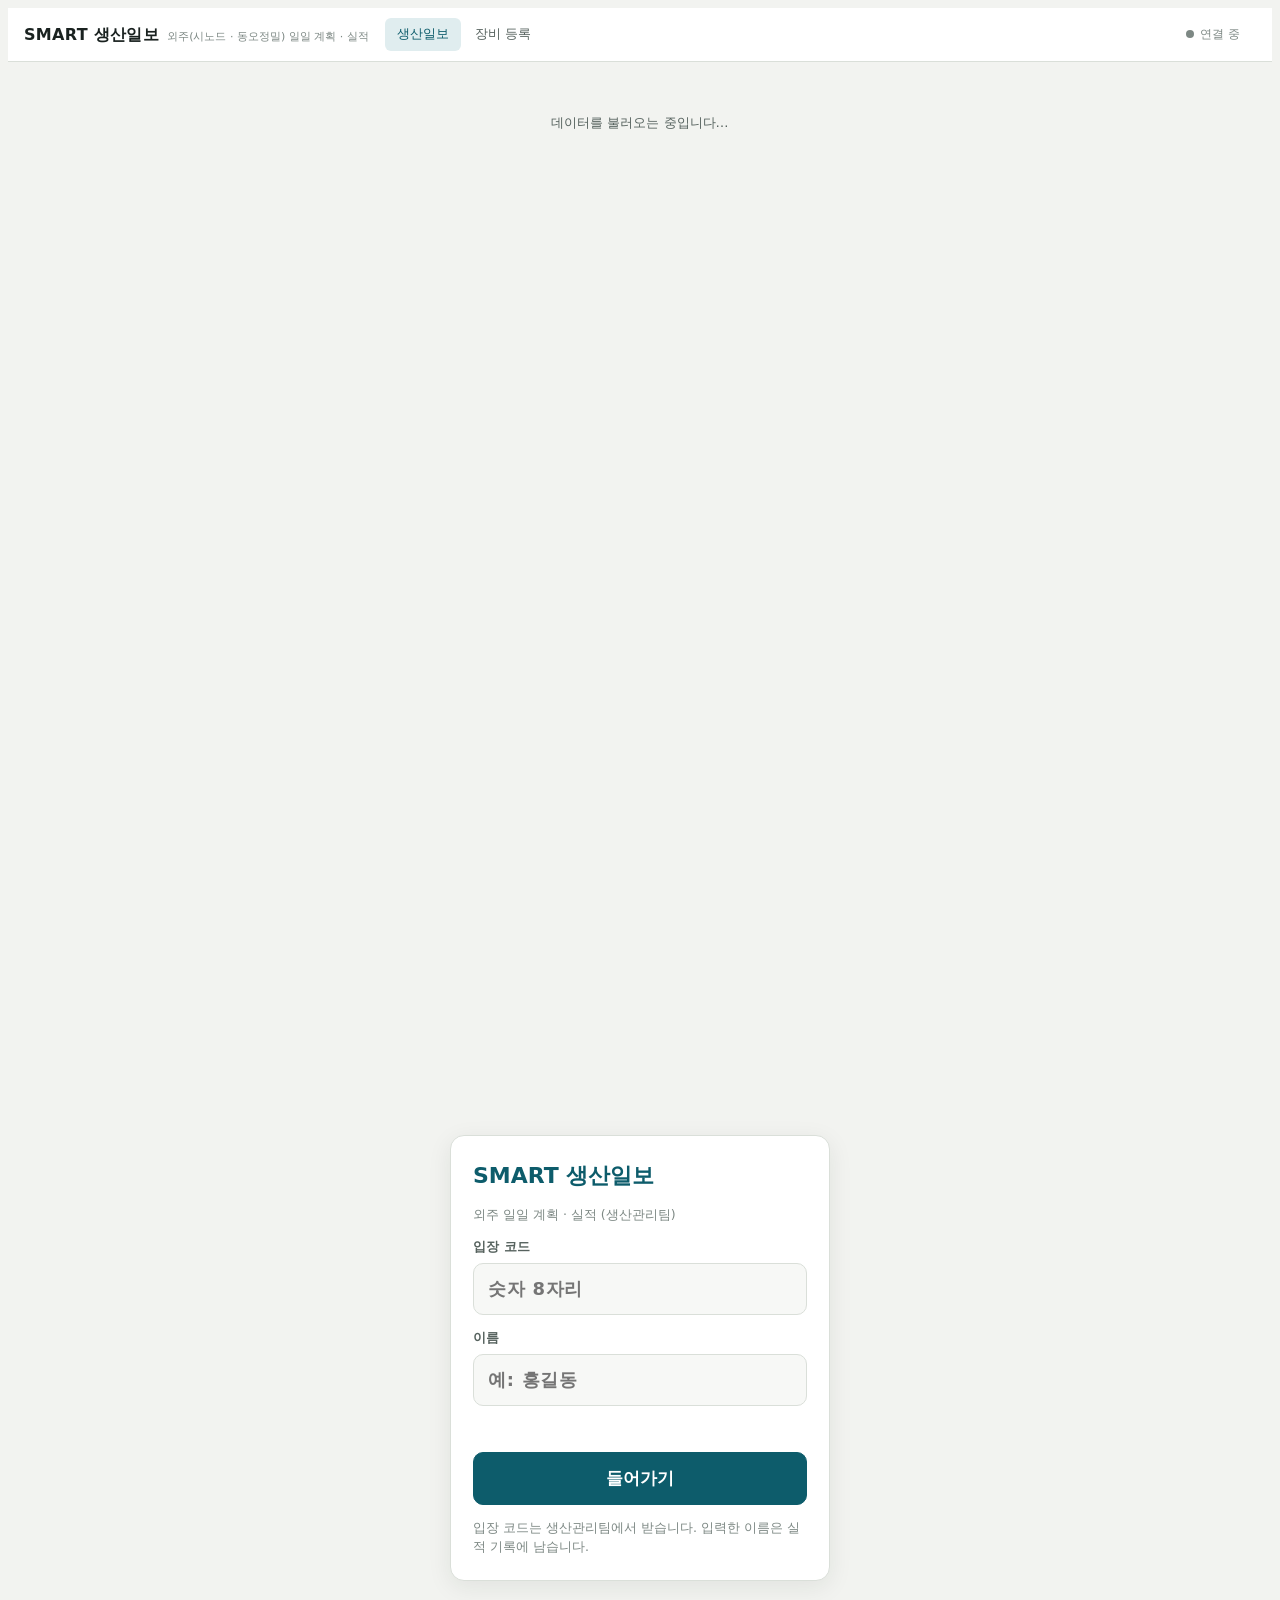
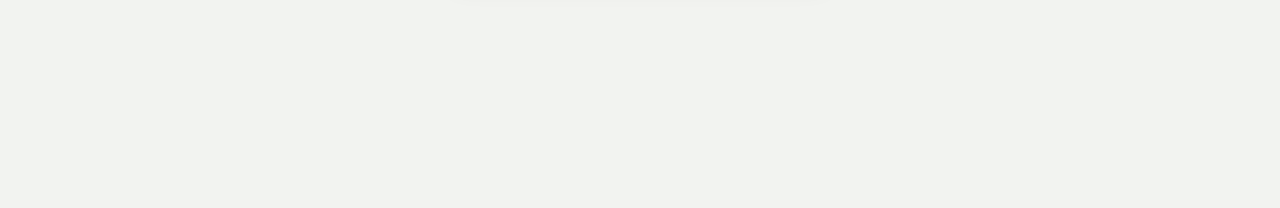
==== index.html @ f1944a2a "Add files via upload" ====
<!doctype html>
<html lang="ko"><head><meta charset="utf-8"><meta name="viewport" content="width=device-width,initial-scale=1,viewport-fit=cover">
<title>SMART 생산일보</title>
<link rel="manifest" href="manifest.webmanifest"><link rel="icon" href="icon-192.png"><meta name="theme-color" content="#0D5C6B">
<style>
:root{
  --bg:#F2F3F0;--panel:#FFFFFF;--panel2:#F7F8F6;--ink:#1A2220;--ink2:#56625E;--ink3:#7D8884;--line:#DADFD9;--line2:#E8EBE7;
  --accent:#0D5C6B;--accent-weak:#E0EDEF;--accent-ink:#FFFFFF;
  --ok:#2E7D4F;--ok-bg:#E3F1E8;--warn:#A05F00;--warn-bg:#FBEFD9;--bad:#B3261E;--bad-bg:#FBE5E3;--na:#8A948F;
  --cn:#7A4DB3;--cn-bg:#EFE8F8;--hq:#0D5C6B;--hq-bg:#E0EDEF;--dt:#2F5FB3;--dt-bg:#E3EAF8;
  --shadow:0 10px 32px rgba(20,34,30,.18);
  --sans:"Malgun Gothic","맑은 고딕","Apple SD Gothic Neo",system-ui,sans-serif;
  --mono:"Malgun Gothic","맑은 고딕","Apple SD Gothic Neo",system-ui,sans-serif;
}
@media (prefers-color-scheme:dark){:root:not([data-theme="light"]){
  color-scheme:dark;--bg:#111614;--panel:#1A201E;--panel2:#161B19;--ink:#E6ECE9;--ink2:#9DAAA5;--ink3:#7B8782;--line:#2D3633;--line2:#232B28;
  --accent:#62B7C7;--accent-weak:#173237;--accent-ink:#0B1A1D;
  --ok:#6CC08E;--ok-bg:#17301F;--warn:#E0A03A;--warn-bg:#33270F;--bad:#F08A80;--bad-bg:#3A1715;--na:#75807B;
  --cn:#B996EA;--cn-bg:#2A2138;--hq:#62B7C7;--hq-bg:#173237;--dt:#8DB0F0;--dt-bg:#1B2640;--shadow:0 10px 32px rgba(0,0,0,.55);
}}
:root[data-theme="dark"]{
  color-scheme:dark;--bg:#111614;--panel:#1A201E;--panel2:#161B19;--ink:#E6ECE9;--ink2:#9DAAA5;--ink3:#7B8782;--line:#2D3633;--line2:#232B28;
  --accent:#62B7C7;--accent-weak:#173237;--accent-ink:#0B1A1D;
  --ok:#6CC08E;--ok-bg:#17301F;--warn:#E0A03A;--warn-bg:#33270F;--bad:#F08A80;--bad-bg:#3A1715;--na:#75807B;
  --cn:#B996EA;--cn-bg:#2A2138;--hq:#62B7C7;--hq-bg:#173237;--dt:#8DB0F0;--dt-bg:#1B2640;--shadow:0 10px 32px rgba(0,0,0,.55);
}
*{box-sizing:border-box}
html,body{height:100%}
body{background:var(--bg);color:var(--ink);font-family:var(--sans);font-variant-numeric:tabular-nums;font-size:13px;line-height:1.45}
button,input,select,textarea{font:inherit;color:inherit}
button{cursor:pointer}
:focus-visible{outline:2px solid var(--accent);outline-offset:1px}
.app{display:flex;flex-direction:column;height:100%}
header{display:flex;align-items:center;gap:12px 16px;flex-wrap:wrap;padding:10px 16px;background:var(--panel);border-bottom:1px solid var(--line)}
.brand{display:flex;align-items:baseline;gap:8px}
.brand b{font-size:16px;font-weight:600;letter-spacing:.02em}
.brand span{font-family:var(--mono);font-size:11px;color:var(--ink3)}
.tabs{display:flex;gap:2px;margin-right:auto;flex-wrap:wrap;align-items:center}
.sysw{display:inline-flex;border:1px solid var(--line);border-radius:7px;overflow:hidden;margin-right:10px}
.sysw button{border:0;background:var(--panel);color:var(--ink2);padding:5px 11px;font:inherit;font-size:12.5px;font-weight:600;cursor:pointer}
.sysw button.on{background:var(--accent);color:#fff}
.tabs button{border:0;background:none;padding:7px 12px;border-radius:6px;color:var(--ink2);font-weight:500}
.tabs button:hover{background:var(--line2)}
.tabs button.on{background:var(--accent-weak);color:var(--accent)}
.tabs .n{font-family:var(--mono);font-size:11px;background:var(--bad);color:#fff;border-radius:9px;padding:0 6px;margin-left:4px}
.who{display:flex;align-items:center;gap:8px}
.who label{font-size:12px;color:var(--ink2)}
select,input[type=text],input[type=date],input[type=search],input[type=number],textarea{padding:6px 9px;border:1px solid var(--line);border-radius:6px;background:var(--panel2)}
.btn{padding:6px 12px;border-radius:6px;border:1px solid var(--line);background:var(--panel2);font-weight:500}
.btn.pri{background:var(--accent);border-color:var(--accent);color:var(--accent-ink)}
.btn.sm{padding:3px 9px;font-size:12px}
.btn:disabled{opacity:.45;cursor:not-allowed}
.conn{font-size:11.5px;color:var(--ink3);display:flex;align-items:center;gap:6px}
.conn i{width:8px;height:8px;border-radius:50%;background:var(--ink3);display:inline-block}
.conn.live i{background:var(--ok)}
.conn.off i{background:var(--bad)}
main{flex:1;overflow:auto;padding:16px;padding-bottom:40px}
.wrap{max-width:1500px;margin:0 auto;display:flex;flex-direction:column;gap:16px}
h2{margin:0;font-size:18px;font-weight:600;text-wrap:balance}
.sub{color:var(--ink2);font-size:12.5px;margin-top:2px}
.kpis{display:grid;grid-template-columns:repeat(auto-fit,minmax(170px,1fr));gap:10px}
.kpi{background:var(--panel);border:1px solid var(--line);border-radius:8px;padding:12px 14px;text-align:left}
button.kpi:hover{border-color:var(--accent)}
.kpi .l{font-size:12px;color:var(--ink2)}
.kpi .v{font-family:var(--mono);font-size:26px;font-weight:500;line-height:1.2;margin-top:2px}
.kpi .s{font-size:11.5px;color:var(--ink3);margin-top:2px}
.kpi.bad .v{color:var(--bad)} .kpi.warn .v{color:var(--warn)}
.grid2{display:grid;grid-template-columns:repeat(auto-fit,minmax(360px,1fr));gap:16px}
.card{background:var(--panel);border:1px solid var(--line);border-radius:8px;padding:14px 16px;min-width:0}
.card h3{margin:0 0 2px;font-size:14px;font-weight:600}
.card .sub{margin:0 0 12px}
.bars{display:grid;grid-template-columns:minmax(80px,max-content) 1fr max-content;gap:6px 10px;align-items:center}
.bars .bl{font-size:12px}
.bars .bt{height:12px;background:var(--line2);border-radius:3px;overflow:hidden;display:flex}
.bars .bt span{display:block;height:100%}
.bars .bn{font-family:var(--mono);font-size:12px;text-align:right}
.seg-sn{background:var(--hq)} .seg-dt{background:var(--dt)} .seg-hi{background:var(--ink3)} .tag.hist{background:var(--line2);color:var(--ink2)} .seg-un{background:var(--na)} .seg-cn{background:var(--cn)} .seg-sy{background:#B8691E} .seg-do{background:#3F8F4E} .seg-bad{background:var(--bad)}
.legend{display:flex;gap:14px;font-size:11.5px;color:var(--ink2);margin-bottom:10px}
.legend i{display:inline-block;width:10px;height:10px;border-radius:2px;margin-right:5px;vertical-align:-1px}
.cols{display:flex;align-items:flex-end;gap:8px;height:140px;padding-top:8px}
.cols .c{flex:1;display:flex;flex-direction:column;align-items:center;gap:4px;min-width:0}
.cols .c .stack{width:100%;max-width:42px;display:flex;flex-direction:column-reverse;border-radius:3px 3px 0 0;overflow:hidden;background:var(--line2)}
.cols .c .num{font-family:var(--mono);font-size:11.5px}
.cols .c .lab{font-size:11px;color:var(--ink3);white-space:nowrap}
table{border-collapse:separate;border-spacing:0;width:100%;font-variant-numeric:tabular-nums}
th,td{padding:7px 10px;border-bottom:1px solid var(--line2);text-align:left;white-space:nowrap;vertical-align:middle}
thead th{position:sticky;top:0;background:var(--panel2);font-size:12px;font-weight:600;color:var(--ink2);border-bottom:1px solid var(--line);cursor:pointer;z-index:1}
tbody tr{cursor:pointer}
tbody tr:hover td{background:var(--panel2)}
.tw{overflow:auto;border:1px solid var(--line);border-radius:8px;background:var(--panel);max-height:calc(100vh - 250px)}
.toolbar{display:flex;flex-wrap:wrap;gap:8px;align-items:center}
.seg{display:inline-flex;border:1px solid var(--line);border-radius:6px;overflow:hidden;background:var(--panel)}
.seg button{border:0;background:none;padding:6px 11px}
.seg button.on{background:var(--accent-weak);color:var(--accent);font-weight:600}
.drdate{display:inline-flex;align-items:center;gap:4px}.drdate b{min-width:76px;text-align:center}
.drk{display:flex;flex-wrap:wrap;gap:6px;margin:8px 0}.drk span{border:1px solid var(--line);background:var(--panel);border-radius:6px;padding:4px 10px;font-size:12px;color:var(--ink2)}.drk b{font-size:15px;color:var(--ink)}
.drk .ok b{color:var(--ok)}.drk .warn b{color:var(--warn)}.drk .bad b{color:var(--bad)}
.drcards{display:grid;grid-template-columns:repeat(auto-fit,minmax(240px,1fr));gap:12px}.drcard{text-align:left;display:flex;flex-direction:column;gap:6px;cursor:pointer}.drcard:hover{border-color:var(--accent)}
.drbig{font-size:26px;font-weight:700}.drbig.ok{color:var(--ok)}.drbig.warn{color:var(--warn)}.drbig.bad{color:var(--bad)}.drbig.na{color:var(--ink3)}
.drr{display:inline-block;min-width:46px;text-align:center;font-weight:700;border-radius:4px;padding:1px 6px}.drr.ok{background:var(--ok-bg);color:var(--ok)}.drr.warn{background:var(--warn-bg);color:var(--warn)}.drr.bad{background:var(--bad-bg);color:var(--bad)}.drr.na{color:var(--ink3)}
.drs.open{background:var(--bad);color:#fff}.note.drwarn{border:1px solid var(--bad);border-left-width:4px}.drgate{border:2px solid var(--warn)}
.drs{display:inline-block;font-size:11.5px;font-weight:700;border-radius:4px;padding:2px 8px;margin-left:6px;vertical-align:middle}.drs.none{background:var(--line2);color:var(--ink2)}.drs.pub{background:var(--accent-weak);color:var(--accent)}.drs.closed{background:var(--ok-bg);color:var(--ok)}
.drtw{overflow:auto;border:1px solid var(--line);border-radius:8px;background:var(--panel);margin:8px 0}
.drt{border-collapse:separate;border-spacing:0;width:100%}.drt th,.drt td{padding:6px 8px;border-bottom:1px solid var(--line2);white-space:nowrap;vertical-align:middle;text-align:left}
.drt thead th{position:sticky;top:0;background:var(--panel2);font-size:12px;color:var(--ink2);z-index:1}.drt .n{text-align:right}.drt .c{text-align:center}
.drt tr.drg td{background:var(--panel2);font-weight:700;border-top:1px solid var(--line)}
.drin{width:62px;text-align:right;padding:4px 6px;border:1px solid var(--line);border-radius:6px;background:var(--panel)}.drin.err{border-color:var(--bad);background:var(--bad-bg)}.drin.auto{background:var(--accent-weak);color:var(--accent);font-weight:700}
.drauto{background:var(--accent-weak);color:var(--accent);padding:0 4px;border-radius:3px;font-weight:700}
.drmemo{width:220px;min-height:44px;resize:vertical;font-size:12px;padding:4px 6px;border:1px solid var(--line);border-radius:6px;background:var(--panel)}
.drlnk{border:0;background:none;padding:0;color:var(--accent);font-weight:700;cursor:pointer}.drlnk:hover{text-decoration:underline}
.drhol{background:var(--bad-bg)}.drtoday{box-shadow:inset 0 -2px 0 var(--accent);color:var(--accent)}
.tag.drcr{background:var(--warn-bg);color:var(--warn)}.drwk{display:inline-flex;align-items:center;gap:4px;padding:3px 9px;border:1px solid var(--line);border-radius:14px;cursor:pointer;font-size:12.5px;color:var(--ink2)}.drwk.on{background:var(--ok-bg);border-color:var(--ok);color:var(--ok);font-weight:700}.drt tr.drcur td{background:var(--accent-weak)}.drin.carry{background:var(--warn-bg);color:var(--warn);font-weight:700}.drcarry{background:var(--warn-bg);color:var(--warn);padding:0 4px;border-radius:3px;font-weight:700}.drplan th,.drplan td{padding:3px 2px}.drplan .drin{width:42px;padding:3px 2px;text-align:center;font-size:12px}.drplan .drin::-webkit-inner-spin-button,.drplan .drin::-webkit-outer-spin-button{-webkit-appearance:none;margin:0}.drplan .drin{-moz-appearance:textfield}.drplan .drstep{padding-left:18px}.drplan .drs1{min-width:190px}.drplan .drwk0{border-left:2px solid var(--line)}.drplan td.drtc{background:var(--accent-weak)}.drplan .drs1{position:sticky;left:0;background:var(--panel);z-index:2}.drplan thead .drs1{background:var(--panel2);z-index:3}.tag.drcr3{background:var(--bad-bg);color:var(--bad)}
.chk{display:inline-flex;align-items:center;gap:5px;font-size:12.5px;color:var(--ink2);user-select:none}
.count{margin-left:auto;font-family:var(--mono);font-size:12px;color:var(--ink2)}
.mono{font-family:var(--mono);font-size:12px}
.muted{color:var(--ink3)}
.pno{font-family:var(--mono);font-weight:500;color:var(--accent)}
.tag{display:inline-block;font-size:10.5px;font-weight:600;border-radius:4px;padding:1px 6px;vertical-align:1px}
.tag.sn{background:var(--hq-bg);color:var(--hq)} .tag.dt{background:var(--dt-bg);color:var(--dt)} .tag.un{background:var(--line2);color:var(--ink2);outline:1px dashed var(--na)} .tag.cn{background:var(--cn-bg);color:var(--cn)} .tag.sy{background:rgba(184,105,30,.15);color:#B8691E} .tag.do{background:rgba(63,143,78,.15);color:#3F8F4E}
.tag.urg{background:var(--bad-bg);color:var(--bad)} .tag.hold{background:var(--warn-bg);color:var(--warn)}
.tag.dept{background:var(--line2);color:var(--ink2);font-weight:500}
.tag.shipped{background:var(--ok-bg);color:var(--ok)}
.prog{display:inline-flex;align-items:center;gap:6px}
.prog .b{width:70px;height:6px;background:var(--line2);border-radius:3px;overflow:hidden}
.prog .b span{display:block;height:100%;background:var(--accent)}
.late{color:var(--bad);font-weight:600} .early{color:var(--ok)}
.more{display:block;margin:10px auto;padding:6px 16px}
.empty{padding:36px;text-align:center;color:var(--ink2)}
.note{padding:10px 12px;border:1px dashed var(--line);border-radius:8px;color:var(--ink2);font-size:12.5px;background:var(--panel)}
/* inbox */
.inbox{display:grid;grid-template-columns:repeat(auto-fit,minmax(420px,1fr));gap:16px}
.list{display:flex;flex-direction:column}
.item{display:grid;grid-template-columns:auto 1fr auto;gap:4px 12px;align-items:center;padding:9px 4px;border-bottom:1px solid var(--line2)}
.item:last-child{border-bottom:0}
.item .t{font-weight:500}
.item .m{font-size:12px;color:var(--ink2);grid-column:2}
.item input[type=checkbox]{width:18px;height:18px;accent-color:var(--ok)}
/* timeline */
.gantt{overflow:auto;border:1px solid var(--line);border-radius:8px;background:var(--panel);max-height:calc(100vh - 250px)}
.g-row{display:grid;grid-template-columns:230px 1fr;border-bottom:1px solid var(--line2);min-height:30px}
.g-row:hover{background:var(--panel2)}
.g-name{padding:6px 10px;position:sticky;left:0;background:inherit;border-right:1px solid var(--line);display:flex;gap:6px;align-items:center;z-index:1;overflow:hidden;cursor:pointer}
.g-row{background:var(--panel)}
.g-head{position:sticky;top:0;z-index:2;background:var(--panel2);border-bottom:1px solid var(--line)}
.g-head .g-name{background:var(--panel2);font-weight:600;font-size:12px;color:var(--ink2)}
.g-track{position:relative;height:30px}
.g-wk{position:absolute;top:0;bottom:0;border-left:1px solid var(--line2)}
.g-wkl{position:absolute;top:8px;font-size:10.5px;color:var(--ink3);font-family:var(--mono);padding-left:4px;white-space:nowrap}
.g-today{position:absolute;top:0;bottom:0;border-left:2px solid var(--accent);z-index:1}
.g-bar{position:absolute;top:9px;height:12px;border-radius:6px;background:var(--line);overflow:hidden;cursor:pointer}
.g-bar span{display:block;height:100%;background:var(--hq)}
.g-bar.cn span{background:var(--cn)} .g-bar.dt span{background:var(--dt)}
.g-bar.lateb{box-shadow:0 0 0 2px var(--bad)}
.g-due{position:absolute;top:6px;width:10px;height:10px;transform:translateX(-5px) rotate(45deg);margin-top:3px;border:2px solid var(--ink);background:var(--panel)}
.g-due.over{border-color:var(--bad)}
/* drawer */
.scrim{position:fixed;inset:0;background:rgba(10,20,18,.32);z-index:20}
.drawer{position:fixed;top:0;right:0;bottom:0;width:min(760px,100vw);z-index:21;background:var(--panel);border-left:1px solid var(--line);box-shadow:var(--shadow);display:flex;flex-direction:column}
.dh{padding:14px 18px;border-bottom:1px solid var(--line);display:flex;gap:12px;align-items:flex-start;padding-top:calc(14px + env(safe-area-inset-top,0px))}
.dh h3{margin:0;font-size:17px;font-weight:600;display:flex;gap:8px;align-items:center;flex-wrap:wrap}
.dh .sub{margin-top:4px}
.dh .x{margin-left:auto}
.db{overflow:auto;padding:4px 18px 30px}
.info{display:grid;grid-template-columns:repeat(auto-fit,minmax(200px,1fr));gap:8px 16px;padding:12px 0}
.info label{display:flex;flex-direction:column;gap:3px;font-size:11.5px;color:var(--ink2)}
.info input,.info select{width:100%}
.info .ro{font-size:13px;color:var(--ink);padding:6px 0}
.phase{margin-top:14px;border:1px solid var(--line);border-radius:8px;overflow:hidden}
.phase-h{display:flex;gap:10px;align-items:center;padding:8px 12px;background:var(--panel2);border-bottom:1px solid var(--line)}
.phase-h b{font-size:13px}
.phase-h .who2{font-size:11.5px;color:var(--ink2)}
.phase-h .st{margin-left:auto;font-size:11.5px}
.step{display:grid;grid-template-columns:minmax(120px,1.3fr) 92px 140px 76px 64px minmax(100px,1fr);gap:8px;align-items:center;padding:6px 12px;border-bottom:1px solid var(--line2)}
.step:last-child{border-bottom:0}
.step.na{opacity:.55}
.step.na .sl{text-decoration:line-through}
.step .sl{font-weight:500}
.step input[type=date]{padding:4px 6px;width:100%}
.step .base{font-family:var(--mono);font-size:11.5px;color:var(--ink3)}
.step .diff{font-family:var(--mono);font-size:11.5px}
.step .done{display:flex;align-items:center;gap:6px}
.step .done input{width:18px;height:18px;accent-color:var(--ok)}
.step .by{font-size:11.5px;color:var(--ink3);overflow:hidden;text-overflow:ellipsis}
.step.late .sl{color:var(--bad)}
.step.cur{background:var(--accent-weak)}
.shift{margin:8px 12px;padding:8px 10px;border-radius:6px;background:var(--warn-bg);color:var(--ink);display:flex;gap:10px;align-items:center;flex-wrap:wrap}
.hist{list-style:none;margin:0;padding:0}
.hist li{padding:6px 0;border-bottom:1px solid var(--line2);font-size:12.5px;display:flex;gap:10px}
.hist .tm{font-family:var(--mono);font-size:11px;color:var(--ink3);white-space:nowrap}
.sec{margin-top:20px;font-size:12px;font-weight:600;color:var(--ink3);letter-spacing:.06em}
/* modal */
.modal{position:fixed;left:50%;top:50%;transform:translate(-50%,-50%);width:min(640px,calc(100vw - 32px));max-height:calc(100vh - 40px);overflow:auto;z-index:21;background:var(--panel);border:1px solid var(--line);border-radius:10px;box-shadow:var(--shadow);padding:18px}
.modal h3{margin:0 0 4px;font-size:16px}
.fgrid{display:grid;grid-template-columns:repeat(auto-fit,minmax(180px,1fr));gap:10px 14px;margin:14px 0}
.fgrid label{display:flex;flex-direction:column;gap:3px;font-size:12px;color:var(--ink2)}
.acts{display:flex;justify-content:flex-end;gap:8px}
/* sheet */
.wrap.wide{max-width:none}
.sheetw{max-height:calc(100vh - 290px)}
.sheet{width:max-content;font-size:12px}
.sheet th,.sheet td{padding:0;border-right:1px solid var(--line2);border-bottom:1px solid var(--line2);white-space:nowrap}
.sheet td{height:28px}
.sheet tr.sp td{padding:0;border:0;background:none}
.sheet tbody tr{cursor:default}
.sheet thead th{position:sticky;background:var(--panel2);text-align:center;padding:0 6px;font-size:11.5px;cursor:default;z-index:2}
.sheet thead tr.h1 th{top:0;height:24px}
.sheet thead tr.h2 th{top:24px;height:58px;line-height:1.15;white-space:normal;padding:0 3px;font-size:11px}
.sheet thead tr.h3 th{top:82px;height:20px;padding:0 2px;font-weight:500;color:var(--ink3);font-size:11px}
.sheet thead th[data-sort]{cursor:pointer}
.sheet thead th small{display:block;font-weight:400;color:var(--ink3);font-size:10.5px}
.sheet th.gh{border-bottom:2px solid var(--accent);color:var(--ink);text-align:left}
.sheet .fz{position:sticky;background:var(--panel);z-index:1;padding:0 8px}
.sheet thead .fz{z-index:4;background:var(--panel2);top:0}
.sheet .f1{left:0;min-width:58px;max-width:58px}
.sheet .f2{left:58px;min-width:170px;max-width:170px;overflow:hidden;text-overflow:ellipsis}
.sheet .f3{left:228px;min-width:84px;max-width:84px;overflow:hidden;text-overflow:ellipsis;border-right:2px solid var(--line)}
.pnob{border:0;background:none;padding:0;font-family:var(--mono);font-weight:500;color:var(--accent);text-decoration:underline;text-decoration-color:var(--line);text-underline-offset:3px;margin-right:4px}
.sheet td.ed{background:var(--panel)}
.sheet td.ro{background:var(--panel2)}
.sheet td.ro input.cx{color:var(--ink2)}
.sheet td.okc{background:var(--ok-bg)}
.sheet td.lt input.cx{color:var(--bad);font-weight:600}
.sheet td.na input.cx{color:var(--na)}
.sheet td.cur{border-bottom:2px solid var(--accent)}
.sheet td.nt{background:var(--line2);color:var(--ink3);text-align:center}
.sheet td.ck{text-align:center;min-width:24px;width:24px}
.sheet td.dt{--w:44px}
.sheet td.dt input.cx{padding:0 3px!important;text-align:center}
.sheet .rv{width:var(--w,76px);height:27px;line-height:27px;padding:0 6px;overflow:hidden;text-overflow:ellipsis;white-space:nowrap;font-family:var(--mono);font-size:12px;color:var(--ink2)}
.sheet td.dt .rv{padding:0 3px;text-align:center}
.sheet td.lt .rv{color:var(--bad);font-weight:600} .sheet td.na .rv{color:var(--na)}
.sheet i.cb{display:inline-block;width:13px;height:13px;border:1.5px solid var(--line);border-radius:3px;vertical-align:middle;background:var(--panel)}
.sheet i.cb.on{background:var(--ok);border-color:var(--ok);opacity:.75;position:relative}
.sheet i.cb.on::after{content:'';position:absolute;left:3px;top:0;width:4px;height:8px;border:solid #fff;border-width:0 2px 2px 0;transform:rotate(45deg)}
.sheetw{overflow-anchor:none}
.sheet tbody tr{contain:style}
.sheetw{contain:content}
.sheet thead th small{font-size:10px}
.sheet td.ck input{width:15px;height:15px;accent-color:var(--ok);margin:0;vertical-align:middle}
.sheet input.cx:not([type=checkbox]),.sheet select.cx{display:block;width:var(--w,76px);height:27px;border:0;border-radius:0;background:transparent;padding:0 6px;font-family:var(--mono);font-size:12px}
.sheet select.cx{padding:0 2px;font-family:var(--sans)}
.sheet .cx:focus{outline:2px solid var(--accent);outline-offset:-2px}
.sheet td.saving{opacity:.6}
.sheet td.saved{animation:flash .9s ease-out}
@keyframes flash{from{background:var(--accent-weak)}}
.hint{display:flex;flex-wrap:wrap;gap:4px 14px;font-size:12px;color:var(--ink2)}
.hint b{color:var(--ink)}
.hint i{display:inline-block;width:14px;height:11px;border:1px solid var(--line);vertical-align:-1px;margin-right:4px}
.shiftbar{position:fixed;left:50%;bottom:calc(72px + env(safe-area-inset-bottom,0px));transform:translateX(-50%);z-index:30;background:var(--panel);border:1px solid var(--line);box-shadow:var(--shadow);border-radius:8px;padding:10px 14px;display:flex;gap:10px;align-items:center;flex-wrap:wrap;max-width:calc(100vw - 32px)}
/* v7 */
.colgrid{display:grid;grid-template-columns:repeat(auto-fit,minmax(180px,1fr));gap:10px}
.colgrid fieldset{border:1px solid var(--line);border-radius:6px;padding:6px 10px 8px;margin:0;display:flex;flex-direction:column;gap:3px;min-width:0}
.colgrid legend{padding:0 4px}
.modal.wide{width:min(980px,calc(100vw - 32px))}
.sheet td.fz.inp{padding:0}
.sheet td.fz.inp.ed{background:var(--panel)} .sheet td.fz.inp.ro{background:var(--panel2)}
.sheet tr.draft td{background:var(--accent-weak)}
.sheet tr.draft td.ed{background:var(--panel)}
.xdraft{border:0;background:none;color:var(--ink3);padding:0 2px;margin-left:2px}
.xdraft:hover{color:var(--bad)}
.item img{flex:none}
/* calendar */
.cal{position:fixed;z-index:50;display:none;width:232px;background:var(--panel);border:1px solid var(--line);border-radius:8px;box-shadow:var(--shadow);padding:8px;font-size:12px}
.calh{display:flex;align-items:center;justify-content:space-between;margin-bottom:6px}
.calh button{border:0;background:none;font-size:16px;width:28px;height:24px;border-radius:5px}
.calh button:hover,.calg button:hover,.calf button:hover{background:var(--line2)}
.calw,.calg{display:grid;grid-template-columns:repeat(7,1fr);text-align:center}
.calw span{color:var(--ink3);font-size:11px;padding:2px 0}
.calg button{border:0;background:none;height:28px;border-radius:5px;font-family:var(--mono);font-size:12px}
.calg button.ot{color:var(--ink3);opacity:.6}
.calg button.td{box-shadow:inset 0 0 0 1px var(--accent)}
.calg button.sel{background:var(--accent);color:var(--accent-ink)}
.sun{color:var(--bad)} .sat{color:var(--dt)}
.calg button.sel.sun,.calg button.sel.sat{color:var(--accent-ink)}
.calf{display:flex;gap:4px;justify-content:flex-end;margin-top:6px;border-top:1px solid var(--line2);padding-top:6px}
.calf button{border:1px solid var(--line);background:var(--panel2);border-radius:5px;padding:3px 9px}
/* period chips */
.period{display:flex;flex-direction:column;gap:8px}
.prow{display:flex;flex-wrap:wrap;gap:6px;align-items:center}
.pl{width:34px;font-size:12px;font-weight:600;color:var(--ink2)}
.chip{border:1px solid var(--line);background:var(--panel);border-radius:14px;padding:3px 11px;font-size:12px;font-family:var(--mono)}
.chip:hover:not(:disabled){border-color:var(--accent)}
.chip.on{background:var(--accent);border-color:var(--accent);color:var(--accent-ink);font-weight:600}
.chip:disabled{opacity:.35;cursor:default}
/* signal */
.sig{display:inline-block;width:9px;height:9px;border-radius:50%;margin:0 6px 0 0;vertical-align:0;flex:none}
.sig-r{background:#E5484D} .sig-y{background:#F0B429} .sig-g{background:#30A46C} .sig-h{background:var(--na)} .sig-n{background:transparent;box-shadow:inset 0 0 0 1.5px var(--na)}
.seg .sig{margin-right:4px}
.pcell{display:flex;align-items:center;gap:4px;overflow:hidden;min-width:0}
.pcell .pnob{overflow:hidden;text-overflow:ellipsis;white-space:nowrap;min-width:0;margin-right:0}
.pcell .tag,.pcell .sig{flex:none;margin:0}
/* template view */
.tpl{display:grid;grid-template-columns:repeat(auto-fit,minmax(420px,1fr));gap:16px}
.tpl table td{cursor:default}
.tpl tbody tr{cursor:default}
.tpl tr.off td{color:var(--ink3);text-decoration:line-through}
.toast{position:fixed;left:50%;bottom:calc(20px + env(safe-area-inset-bottom,0px));transform:translateX(-50%);z-index:40;background:var(--ink);color:var(--bg);padding:10px 16px;border-radius:8px;box-shadow:var(--shadow);font-size:12.5px;max-width:calc(100vw - 32px)}
@media (max-width:720px){
  main{padding:12px}
  .step{grid-template-columns:1fr 1fr;row-gap:4px}
  .inbox,.grid2,.tpl{grid-template-columns:1fr}
  .g-row{grid-template-columns:150px 1fr}
}
@media (prefers-reduced-motion:reduce){*{transition:none!important}}

/* v11 가독성: 시트는 고정폭 글꼴 대신 한글 본문 글꼴 + 숫자 폭 고정 */
.sheet{font-family:var(--sans);font-size:13px;font-variant-numeric:tabular-nums;color:var(--ink);-webkit-font-smoothing:antialiased}
.sheet input.cx:not([type=checkbox]),.sheet select.cx,.sheet .rv{font-family:inherit;font-size:13px;letter-spacing:0}
.sheet .rv{color:var(--ink)}
.sheet td.ro input.cx{color:var(--ink)}
.sheet td.dt .rv,.sheet td.dt input.cx{font-size:13px;letter-spacing:-.2px}
.sheet td.lt .rv,.sheet td.lt input.cx{color:var(--bad);font-weight:700}
.sheet td.na .rv,.sheet td.na input.cx{color:var(--ink3)}
.sheet td.ro{background:var(--panel2)}
.sheet .f3{font-family:inherit!important;font-size:12.5px}
.pnob{font-family:inherit;font-size:13px;font-weight:600;text-decoration:none}
.pnob:hover{text-decoration:underline}
.sheet thead th{font-size:12px;color:var(--ink)}
.sheet thead th small{font-size:10.5px;color:var(--ink2)}
.sheet thead tr.h2 th{font-size:11.5px;font-weight:600}
.sheet thead tr.h3 th{font-size:11px;color:var(--ink2)}
.sheet .tag{font-size:11px}
.sheet td{border-bottom-color:var(--line)}

.sheet .f2{left:58px;min-width:205px;max-width:205px}
.sheet .f3{left:263px;min-width:112px;max-width:112px}
.sheet td.f3.inp{--w:112px}
.pcell .tag.urg{padding:0 4px;font-size:10.5px}

/* 일정 칸 너비 통일: 머리글이 칸 너비를 늘리지 않도록 */
.sheet .hfit{width:0;min-width:100%;overflow:hidden}
.sheet .hfit.nw{white-space:nowrap;text-overflow:ellipsis}
.sheet th.sh .hfit{word-break:keep-all;overflow-wrap:anywhere}
.sheet td.dt{width:46px;min-width:46px;max-width:46px}
.sheet td.ck{width:24px;min-width:24px;max-width:24px}
.sheet td.dt .rv,.sheet td.dt input.cx{width:46px!important}

/* resize & reorder */
.sheet thead th{position:sticky}
.sheet thead th .rz{position:absolute;top:0;right:-3px;width:7px;height:100%;cursor:col-resize;z-index:5}
.sheet thead th .rz:hover,body.rzing .rz{background:linear-gradient(to right,transparent 2px,var(--accent) 2px,var(--accent) 4px,transparent 4px)}
body.rzing{cursor:col-resize;user-select:none}
.sheet th[draggable=true]{cursor:grab}
.sheet th.drg{opacity:.45}
.sheet th.dropl{box-shadow:inset 3px 0 0 var(--accent)}
.tag.rb{background:#FFF1D6;color:#8A5300;flex:none} :root[data-theme=dark] .tag.rb{background:#3A2A0F;color:#F0B429}

/* 표 80% 배율 */
.sheetw{zoom:.8;max-height:calc((100vh - 300px) / .8)}

.sheet td.nac,.sheet td.nac.ed{background:var(--line2)}
.sheet td.nac .rv,.sheet td.nac input.cx{color:var(--ink3);font-weight:400}
.sheet .nadash{color:var(--ink3)}

/* 가로·세로 강조 */
:root{--hl:rgba(255,190,0,.20);--hlh:rgba(255,200,0,.28);--hlx:rgba(255,190,0,.34)}
:root[data-theme=dark]{--hl:rgba(255,210,60,.10);--hlh:rgba(255,210,60,.18);--hlx:rgba(255,210,60,.24)}
@media (prefers-color-scheme:dark){:root:not([data-theme=light]){--hl:rgba(255,210,60,.10);--hlh:rgba(255,210,60,.18);--hlx:rgba(255,210,60,.24)}}
.sheet tbody tr.hr td{background-image:linear-gradient(var(--hl),var(--hl))!important}
.sheet tbody td.hx{background-image:linear-gradient(var(--hlx),var(--hlx))!important;box-shadow:inset 0 0 0 1px rgba(200,140,0,.55)}

/* 엑셀식 선택 */
.sheet input.cx.selm{caret-color:transparent;cursor:cell}
.sheet input.cx.selm::selection{background:transparent;color:inherit}
.sheet input.cx.edit{caret-color:auto;cursor:text;background:var(--panel)!important;outline:2px solid var(--accent)!important;outline-offset:-2px}
.sheet td{cursor:cell}
.sheet td.sela{box-shadow:inset 0 0 0 2px var(--accent)}
.sheet td.sel{background-image:linear-gradient(rgba(13,92,107,.16),rgba(13,92,107,.16))!important;box-shadow:inset 0 0 0 1px rgba(13,92,107,.35)}
body.dragsel .sheet{user-select:none}
.sheetw:focus{outline:none}
.calg button.hol{font-weight:700}
.calhol{display:flex;flex-wrap:wrap;gap:2px 10px;margin-top:6px;font-size:11px;color:var(--bad)}
.calhol b{font-weight:600}
.sheet th.ih .hfit{white-space:normal;word-break:keep-all;overflow-wrap:anywhere}
.sheet td.calc .rv{text-align:right;padding:0 4px;text-overflow:clip}
.sheet td.calc .rv.dl{color:var(--bad);font-weight:700}
.sheet td.calc .rv.dok{color:var(--ok)}
#histpop .scrim{z-index:30} #histpop .modal{z-index:31}
.htab td,.htab th{padding:6px 10px;font-size:12.5px;vertical-align:top}
.htab tbody tr{cursor:default}

/* 생산계획 미정 준비 단계별 대기 */
.kpis.wait{grid-template-columns:repeat(6,minmax(0,1fr))}
@media (max-width:900px){.kpis.wait{grid-template-columns:repeat(3,minmax(0,1fr))}}
@media (max-width:520px){.kpis.wait{grid-template-columns:repeat(2,minmax(0,1fr))}}
.kpis.wait .kpi{padding:9px 12px}.kpis.wait .kpi .v{font-size:22px}
.kpi[role=button]:hover{border-color:var(--accent)}
.kpi.on{border-color:var(--accent);box-shadow:inset 0 0 0 1px var(--accent);background:color-mix(in srgb,var(--accent) 7%,var(--panel))}
/* 상단 요약 (짧게) */
.mini{display:flex;flex-wrap:wrap;gap:6px;align-items:center}
.mini .k{display:inline-flex;align-items:baseline;gap:6px;border:1px solid var(--line);background:var(--panel);border-radius:6px;padding:4px 10px;font-size:12px;color:var(--ink2);font-family:var(--sans);line-height:1.4}
.mini .k b{font-size:15px;font-weight:600;color:var(--ink)}
.mini button.k{cursor:pointer}.mini button.k:hover{border-color:var(--accent)}
.mini .k.warn b{color:var(--warn)}.mini .k.bad b{color:var(--bad)}
.mini .k.on{border-color:var(--accent);box-shadow:inset 0 0 0 1px var(--accent);background:color-mix(in srgb,var(--accent) 8%,var(--panel))}
.mini .k.muted{background:transparent;border-style:dashed}
.mini .vsep{width:1px;height:20px;background:var(--line);margin:0 4px}
.mini .mlab{font-size:11.5px;color:var(--ink3);font-weight:600}
.lnk{border:0;background:none;padding:0;color:var(--accent);text-decoration:underline;cursor:pointer;font:inherit}
.hint .help{cursor:help;color:var(--accent);border-bottom:1px dotted var(--accent)}
.wrap.wide{gap:8px}
/* 신규 수주 필수값 · 고객 요청 납기 대체 표시 */
.sheet tr.draft td.need{box-shadow:inset 0 0 0 2px var(--bad)}
.sheet .rv.ph,.sheet input.cx::placeholder{color:var(--ink3);font-style:italic}
.newgrp{display:inline-flex;align-items:center;gap:4px}
.newgrp input{width:48px;height:32px;border:1px solid var(--line);border-radius:6px;padding:0 6px;font:inherit;text-align:right;background:var(--panel);color:var(--ink)}
/* 전체 글꼴: 맑은 고딕 */
button,input,select,textarea{font-family:var(--sans)}
/* 생산계획 미정: 이관된 행은 흐리게 */
.sheet tr.xf td:not(.fz){background:var(--panel2);color:var(--ink3,#888)}
.sheet tr.xf .f2 .pnob{opacity:.7}
/* 완료(체크)된 칸 색은 권한과 무관하게 동일 */
.sheet td.ro.okc,.sheet td.ed.okc{background:var(--ok-bg)}

.ut-t td,.ut-t th{vertical-align:middle}
.ut-t th.uc,.ut-t td.uc{text-align:center;min-width:84px}
.ut-t input.ut{width:100%;min-width:70px;border:1px solid var(--line);border-radius:5px;padding:3px 6px;font:inherit;background:var(--panel)}
.ut-t input.ut.b{font-weight:700;min-width:110px}
.ut-t input.ud{width:64px;text-align:center}
.ut-t .usub{font-size:11px;margin-top:3px;min-height:15px}
.ut-t td.udone{background:var(--ok-bg)}
.ut-t td.ulate input,.ut-t td.ulate .late{color:var(--bad);font-weight:700}
.ut-t tr.uhl td{box-shadow:inset 0 0 0 2px var(--accent)}
.ut-t tr.uarch td{opacity:.6}
.lnk{border:0;background:none;color:var(--accent);text-decoration:underline;cursor:pointer;font:inherit;font-size:11px;padding:0}
.btn.sm{padding:3px 8px;font-size:12px}.btn.danger{background:var(--bad);color:#fff;border-color:var(--bad)}
input.f{border:1px solid var(--line);border-radius:6px;padding:5px 8px;font:inherit;background:var(--panel);color:var(--ink)}

/* 웹앱: 완료/미완료 · 주간계획 칸 */
.rseg{display:inline-flex;border:1px solid var(--line);border-radius:6px;overflow:hidden}
.rbtn{border:0;background:var(--panel);padding:5px 12px;font-weight:600;color:var(--ink2)}
.rbtn+.rbtn{border-left:1px solid var(--line)}
.rbtn.done.on{background:var(--ok);color:#fff}.rbtn.ng.on{background:var(--bad);color:#fff}
.rbtn:disabled{cursor:default;opacity:.8}
.drt tr.drng td{background:color-mix(in srgb,var(--bad) 5%,var(--panel))}.drt tr.drok td{background:color-mix(in srgb,var(--ok) 5%,var(--panel))}
.drrec{width:200px;padding:4px 6px;border:1px solid var(--line);border-radius:6px;background:var(--panel)}
.drpc{width:44px;height:24px;border:1px dashed var(--line);border-radius:5px;background:transparent;font-size:11.5px;color:var(--ink3);padding:0}
.drpc:hover:not(:disabled){border-color:var(--accent)}
.drpc.on{background:var(--accent-weak);color:var(--accent);border:1px solid var(--accent);font-weight:700}
.drpc.carry{background:var(--warn-bg);color:var(--warn);border:1px solid var(--warn);font-weight:700}
.drpc:disabled{cursor:default}
.who b{font-size:13px}
</style>
<link rel="stylesheet" href="login.css">
</head><body>
<div class="app">
  <header>
    <div class="brand"><b>SMART 생산일보</b><span>외주(시노드 · 동오정밀) 일일 계획 · 실적</span></div>
    <nav class="tabs" id="tabs" aria-label="화면"></nav>
    <span class="conn" id="conn"><i></i><span>연결 중</span></span>
    <div class="who" id="who"></div>
  </header>
  <main id="main"><div class="wrap"><div class="empty">데이터를 불러오는 중입니다…</div></div></main>
</div>
<div id="layer"></div>
<script src="config.js"></script>
<script src="common.js"></script>
<script>
/* ================= 생산일보 (외주 Turnkey: 시노드 · 동오정밀) =================
   호기 = SMART PM 장비 중 생산 구분 '외주(Turnkey)' + 사업장 시노드/동오정밀, 미출하
   저장: drd/<날짜>_<업체코드> 일보 · drw/<주시작>_<업체코드> 주간계획 · drp/<장비id> 공정률 이력 · drc/main 가중치
   마감 시 공정률 100% 공정은 공정 완료로 체크 */
const DR={sub:'day',date:null,site:'ALL',cache:{},subd:new Set(),err:'',text:null,pend:false,addU:null};
const drWdi=d=>(new Date(d+'T00:00:00').getDay()+6)%7;
const drWs=d=>addDays(d,-drWdi(d));
/* 근무일: 평일(공휴일 제외) + 주말 출근 탭에서 '출근'으로 체크한 토·일 (업체별) */
const drWE=()=>DR.cache['drc/weekend']||{};
const drIsWE=d=>drWdi(d)>=5;
const drOn=(site,d)=>!!(drWE()[DR_SC[site]]&&drWE()[DR_SC[site]][d]);
function drWork(site,d){ if(drIsWE(d)) return site==='ALL'?TK_SITES.some(s=>drOn(s,d)):drOn(site,d); return isWork(d); }
const drNextS=(site,d)=>{let n=addDays(d,1);for(let i=0;i<40&&!drWork(site,n);i++)n=addDays(n,1);return n};
const drPrevS=(site,d)=>{let n=addDays(d,-1);for(let i=0;i<40&&!drWork(site,n);i++)n=addDays(n,-1);return n};
const drNext=d=>drNextS(DR.site,d), drPrev=d=>drPrevS(DR.site,d);
const drLab=d=>`${+d.slice(5,7)}/${+d.slice(8)}(${DR_WD[drWdi(d)]})`;
const drPct=v=>v==null||isNaN(v)?'–':Math.round(v)+'%';
const drClamp=v=>Math.max(0,Math.min(100,v));
const drRC=v=>v==null?'na':v>=100?'ok':v>=70?'warn':'bad';
const drChip=v=>`<span class="drr ${drRC(v)}">${drPct(v)}</span>`;
const drCan=()=>['생산관리','관리자'].includes(S.dept);
const drCl=o=>JSON.parse(JSON.stringify(o??null));
const drDayId=(d,s)=>`drd/${d}_${DR_SC[s]}`, drWkId=(w,s)=>`drw/${w}_${DR_SC[s]}`, drPgId=pid=>`drp/${pid}`;
const drW=()=>{const o=DR.cache['drc/main']&&DR.cache['drc/main'].w;const w={};DR_KEYS.forEach(k=>w[k]=o&&o[k]!=null?+o[k]:DR_W0[k]);return w};
const drSites=()=>DR.site==='ALL'?TK_SITES:[DR.site];
function drUnits(site){ return [...S.projects.values()].filter(p=>p.prod==='TK'&&TK_SITES.includes(p.site)&&(site==='ALL'||p.site===site)&&!p._hist&&!derive(p).shipped).sort((a,b)=>String(a.pno).localeCompare(String(b.pno),undefined,{numeric:true})); }
const drKeys=p=>DR_KEYS.filter(k=>derive(p).keys.includes(k));
const drDone=(p,k)=>!!(p.s&&p.s[k]&&p.s[k].d);
const drHist=(p,k)=>{const d=DR.cache[drPgId(p.id)];return d&&d.st&&d.st[k]&&d.st[k].h||null};
function drAt(p,k,date){ if(drDone(p,k)){ const da=(p.s[k].da||'').slice(0,10); if(!da||da<=date) return 100; } const h=drHist(p,k); if(!h) return 0; let b=null; for(const d in h) if(d<=date&&(b==null||d>b)) b=d; return b==null?0:+h[b]; }
const drNow=(p,k)=>drDone(p,k)?100:drAt(p,k,'9999-12-31');
function drUnitRate(p,fn){ const w=drW(); let a=0,b=0; for(const k of drKeys(p)){ if(!(w[k]>0)) continue; a+=w[k]*fn(k); b+=w[k]; } return b?a/b:0; }
function drRowRate(r){ if(r.act==null||r.act==='') return null; const sp=r.to-r.from; if(sp<=0) return +r.act>=r.to?100:0; return drClamp((r.act-r.from)/sp*100); }
function drAgg(rows){ let p=0,a=0; for(const r of rows){ if(r.act==null||r.act==='') continue; const sp=r.to-r.from; if(sp<=0) continue; p+=sp; a+=Math.max(0,Math.min(sp,r.act-r.from)); } return p?a/p*100:null; }
/* 계획일 */
function drPlanDate(p,k){ const s=p.s||{}; return s[k]&&s[k].p||null; }
/* 자동 100% 들어갈 날 (주 단위 없음): 계획일. 휴무일이면 바로 앞 근무일. 그날이 이미 지났는데 안 끝났으면(지연) 오늘 */
function drAutoDay(p,k){ if(drDone(p,k)) return null; const pl=drPlanDate(p,k); if(!pl) return null; const site=p.site;
  let c=drWork(site,pl)?pl:drPrevS(site,pl);
  if(c<TODAY) c=drWork(site,TODAY)?TODAY:drNextS(site,TODAY);
  return c; }
/* 계획 값 (날짜별): 직접 입력값 우선, 없으면 자동(계획일 = 그날 100%) */
function drPlanAt(site,p,k,date){ const ws=drWs(date), i=drWdi(date), w=DR.cache[drWkId(ws,site)], r=w&&w.rows&&w.rows[p.id+'__'+k];
  if(r&&r['d'+i]!=null&&r['d'+i]!=='') return {v:+r['d'+i],auto:false};
  if(r&&r['x'+i]) return {v:null,auto:false};
  if(drAutoDay(p,k)===date) return {v:100,auto:true};
  return {v:null,auto:false}; }
const drPlanVal=(site,p,k,i)=>drPlanAt(site,p,k,addDays(drWs(DR.date),i));
function drRows(site,date){ const d=DR.cache[drDayId(date||DR.date,site)]; if(!d||!d.rows) return []; const out=[];
  for(const [rk,r] of Object.entries(d.rows)){ const [pid,k]=rk.split('__'); const p=S.projects.get(pid); if(!p||!STEPS[k]) continue; out.push({rk,p,k,r}); }
  out.sort((a,b)=>String(a.p.pno).localeCompare(String(b.p.pno),undefined,{numeric:true})||DR_KEYS.indexOf(a.k)-DR_KEYS.indexOf(b.k)); return out; }
function drStat(site,date){ const d=DR.cache[drDayId(date||DR.date,site)], rows=drRows(site,date); const ent=rows.filter(x=>x.r.act!=null&&x.r.act!=='').length;
  return {d,rows,n:rows.length,ent,rate:drAgg(rows.map(x=>x.r)),cr:rows.filter(x=>x.r.cr>0).length,miss:rows.filter(x=>x.r.act!=null&&x.r.act!==''&&+x.r.act<x.r.to).length,st:d&&d.closed?'closed':d&&d.pub?'pub':'none'}; }
const drSt=s=>({none:'<span class="drs none">미배포</span>',pub:'<span class="drs pub">배포됨 · 실적 입력 중</span>',closed:'<span class="drs closed">마감 완료</span>'})[s];

/* ---- 저장소 ---- */
/* 구독: 문서마다가 아니라 컬렉션 4개(drd · drw · drp · drc)를 한 번씩 구독 (보기당 구독 64개 제한 대응, 10/22) */
const DR_COLS=['drd','drw','drp','drc'];
function drWatch(){ if(!S.db||DR.colsOn) return; DR.colsOn=true; DR.colOk={};
  for(const c of DR_COLS){ try{ S.db.collection(c).onSnapshot(q=>{ for(const ch of q.docChanges()){ const id=c+'/'+ch.doc.id; DR.cache[id]=ch.type==='removed'?null:(ch.doc.data()||null); } DR.colOk[c]=true; drRefresh(); },e=>console.error(e)); }catch(e){ console.error(e); } } }
const drHas=id=>(id in DR.cache)||!!(DR.colOk&&DR.colOk[id.split('/')[0]]);
function drSubAll(){ if(!S.db) return; if(!DR.date) DR.date=isWork(TODAY)?TODAY:drNextS('ALL',TODAY); drWatch(); }
function drRefresh(){ if(S.tab!=='dr') return; const a=document.activeElement; if(a&&a.closest&&a.closest('#main')&&/^(INPUT|TEXTAREA|SELECT)$/.test(a.tagName)){ DR.pend=true; return; } drRender(); }
function drRender(){ const a=document.activeElement, id=a&&a.id; render(); if(id){ const e=document.getElementById(id); if(e&&e!==document.activeElement){ try{ e.focus({preventScroll:true}); }catch(_){} } } }
const DRQ={};
function drPut(id,body){ DR.cache[id]=body; const p=(DRQ[id]||Promise.resolve()).then(()=>S.db.doc(id).set(body)).catch(e=>{ console.error(e); toast('저장하지 못했습니다: '+(e.message||'연결 상태를 확인해 주세요.')); }); DRQ[id]=p; return p; }
const drNeed=()=>{ if(!S.db){ toast('저장소에 연결되지 않았습니다.'); return false; } if(!drCan()){ toast('생산일보 입력은 생산관리 · 관리자 코드로 들어온 사람만 할 수 있습니다.'); return false; } return true; };

/* ---- 미마감 확인: 지난 근무일 일보가 배포만 되고 마감되지 않은 날 ---- */
const DR_LOOK=21;
const drOpenDoc=x=>!!(x&&x.pub&&!x.closed&&Object.keys(x.rows||{}).some(rk=>S.projects.has(rk.split('__')[0])));
function drOpenDays(site,before){ const out=[]; for(let i=1;i<=DR_LOOK;i++){ const d=addDays(before,-i), id=drDayId(d,site); if(!drHas(id)){ drWatch(); continue; } if(drOpenDoc(DR.cache[id])) out.push(d); } return out.sort(); }
async function drGetDoc(id){ if(drHas(id)) return DR.cache[id]??null; try{ const s=await S.db.doc(id).get(); DR.cache[id]=s.exists?s.data():null; }catch(e){ return null; } return DR.cache[id]; }
async function drOpenDaysSure(site,before){ await Promise.all(Array.from({length:DR_LOOK},(_,i)=>drGetDoc(drDayId(addDays(before,-(i+1)),site)))); return drOpenDays(site,before); }
const drOpenAll=()=>TK_SITES.map(s=>({s,days:drOpenDays(s,TODAY)})).filter(z=>z.days.length);

/* ---- 동작 ---- */
async function drGen(site,quiet,force){ if(!drNeed()) return 0; const D=DR.date, w=drWdi(D); if(!drWork(site,D)){ if(!quiet) toast(`${site}: ${drLab(D)}은 휴무일입니다. 주말 출근이면 '주말 출근' 탭에서 먼저 체크하세요.`); return 0; }
  const id=drDayId(D,site), ex=DR.cache[id], rows=drCl((ex&&ex.rows)||{}); let n=0, pr=0;
  if(!(ex&&ex.pub)&&!force){ const od=await drOpenDaysSure(site,D); if(od.length){ if(!quiet){ DR.gate={date:D,all:false,sites:[{s:site,days:od}]}; drRender(); } return -1; } }
  if(!(ex&&ex.closed)) for(const [rk,r] of Object.entries(rows)){ if(drStale(site,rk,r)){ delete rows[rk]; pr++; } }
  for(const p of drUnits(site)) for(const k of drKeys(p)){ const pv=drPlanAt(site,p,k,D); if(pv.v==null) continue; const rk=p.id+'__'+k, cur=drNow(p,k), r=rows[rk];
    if(r){ if(r.src==='carry'&&pv.v>r.to){ r.to=pv.v; r.src='carry+plan'; n++; } else if(r.src==='plan'&&(r.act==null||r.act==='')){ r.from=cur; r.to=pv.v; } continue; }
    if(pv.v<=cur) continue; rows[rk]={from:cur,to:pv.v,act:null,rs:'',memo:'',orig:D,cr:0,src:'plan'}; n++; }
  if(!Object.keys(rows).length&&!ex){ if(!quiet) toast(`${site}: 이 날짜에 완료 목표인 공정이 없습니다. 주간계획에서 먼저 확인하세요.`); return 0; }
  const gate=force&&force.rs?{days:force.days||[],rs:force.rs,at:new Date().toISOString(),by:S.me||''}:(ex&&ex.gate);
  await drPut(id,{...(ex||{}),date:D,site,rows,pub:true,pubAt:new Date().toISOString(),closed:!!(ex&&ex.closed),...(gate?{gate}:{})}); drRender();
  if(!quiet) toast(`${site} 일보 ${ex&&ex.pub?'다시 반영':'생성 · 업체 모바일에 바로 보입니다'} · 새 계획 ${n}건${pr?` · 이미 끝난 공정 ${pr}건 정리`:''}`); return n; }
/* 일보 줄 중 정리 대상: SMART PM에서 이미 완료됐거나, 장비가 외주에서 빠졌거나 출하된 줄 (실적이 비었거나 100%일 때만) */
function drStale(site,rk,r){ const [pid,k]=rk.split('__'), p=S.projects.get(pid); const blank=r.act==null||r.act===''||+r.act>=100;
  if(!p) return blank; if(!blank) return false; if(drDone(p,k)) return true; return !(p.prod==='TK'&&p.site===site&&!derive(p).shipped); }
async function drClose(site){ if(!drNeed()) return; const D=DR.date, id=drDayId(D,site), d=drCl(DR.cache[id]); if(!d) return;
  const valid=Object.entries(d.rows||{}).filter(([rk])=>S.projects.has(rk.split('__')[0]));
  const miss=valid.filter(([,r])=>r.act==null||r.act==='');
  if(miss.length){ DR.err=`실적 미입력 ${miss.length}건이 있습니다. 업체 입력을 기다리거나, 직접 완료 / 미완료를 고르거나, [미입력은 미완료로 마감]을 쓰세요.`; drRender(); return; }
  const noRs=valid.filter(([,r])=>+r.act<r.to&&(!r.rs||(r.rs==='E01'&&!String(r.memo||'').trim())));
  if(noRs.length&&!DR.err.startsWith('미달 사유')){ DR.err=`미달 사유 확인: 미완료인데 사유 코드가 없거나, E01(기타)인데 비고가 빈 공정이 ${noRs.length}건입니다. 그대로 마감하려면 [실적 마감 → 이관]을 한 번 더 누르세요.`; drRender(); return; }
  DR.err=''; const N0=drNextS(site,D), by={}; let N=N0;
  for(let i=0;i<30;i++){ const x=await drGetDoc(drDayId(N,site)); if(!(x&&x.closed)) break; N=drNextS(site,N); }
  for(const [rk,r] of valid){ const [pid,k]=rk.split('__'); (by[pid]=by[pid]||{})[k]=+r.act; }
  let doneN=0;
  for(const [pid,ks] of Object.entries(by)){ const p=S.projects.get(pid), pg=drCl(DR.cache[drPgId(pid)])||{st:{}}; pg.st=pg.st||{};
    for(const [k,v] of Object.entries(ks)){ const h={...((pg.st[k]&&pg.st[k].h)||{}),[D]:v}; const last=Object.keys(h).sort().at(-1); pg.st[k]={p:h[last],h}; }
    await drPut(drPgId(pid),pg);
    const fin=Object.entries(ks).filter(([k,v])=>v>=100&&!drDone(p,k)).map(([k])=>k);
    if(fin.length){ const patch={s:{}}; fin.forEach(k=>patch.s[k]={d:1,da:new Date(D+'T18:00:00').toISOString(),db:S.me||''});
      if(await write(p,patch,`${fin.map(k=>STEPS[k].l).join(' · ')} 완료 (생산일보 ${md(D)} 마감)`)) doneN+=fin.length; } }
  const nid=drDayId(N,site); let nd=await drGetDoc(nid); const had=!!(nd&&nd.pub);
  nd=drCl(nd)||{date:N,site,rows:{},pub:false,closed:false}; nd.rows=nd.rows||{}; let cn=0, ch=false, upd=0;
  for(const [rk,r] of valid){ const a=+r.act, ex=nd.rows[rk];
    if(a<r.to){ cn++; ch=true; const cr=(r.cr||0)+1;
      if(ex){ Object.assign(ex,{from:a,to:Math.max(ex.to,r.to),cr,orig:r.orig||D,cf:D,prs:r.rs||''}); if(ex.src==='plan') ex.src='carry+plan'; }
      else nd.rows[rk]={from:a,to:r.to,act:null,rs:'',prs:r.rs||'',memo:'',orig:r.orig||D,cr,cf:D,src:'carry'}; }
    else if(ex&&ex.cf===D){ ch=true; if(ex.src==='carry') delete nd.rows[rk]; else { ex.src='plan'; ex.cr=0; delete ex.cf; ex.from=a; } }
    else if(ex&&(ex.act==null||ex.act==='')&&(ex.src==='plan'||ex.src==='manual')){ if(a>=100){ delete nd.rows[rk]; ch=true; upd++; } else if(a>ex.from){ ex.from=a; if(ex.to<=a) delete nd.rows[rk]; ch=true; upd++; } } }
  if(ch) await drPut(nid,nd);
  d.closed=true; d.closedAt=new Date().toISOString(); d.carryTo=N; await drPut(id,d); drRender();
  if(DR.gate) DR.gate=null;
  toast(`${site} 마감 · ${cn?`${cn}건을 ${drLab(N)}로 이관`:'이관 없음'}${N!==N0?` (${drLab(N0)} 일보가 이미 마감돼 ${drLab(N)}로)`:''}${had&&(cn||upd)?` · 이미 만든 ${drLab(N)} 일보에 반영`:''}${doneN?` · 공정 완료 ${doneN}건 체크`:''}`); }
/* 실적 없음으로 마감: 입력 안 된 공정을 시작 값(진척 없음)으로 채우고 사유를 붙여 마감 */
async function drCloseZero(site,rs){ if(!drNeed()) return; const id=drDayId(DR.date,site), d=drCl(DR.cache[id]); if(!d) return;
  const now=new Date().toISOString(); for(const r of Object.values(d.rows||{})){ if(r.act==null||r.act===''){ r.act=r.from; r.res='ng'; if(r.from<r.to&&!r.rs) r.rs=rs; r.rby=(S.me||'')+' (미입력 마감)'; r.rat=now; } }
  await drPut(id,d); DR.zero=false; DR.err='미달 사유'; await drClose(site); }
async function drReopen(site){ if(!drNeed()) return; const id=drDayId(DR.date,site), d=drCl(DR.cache[id]); d.closed=false; await drPut(id,d); drRender(); toast('마감을 취소했습니다. 이미 체크된 공정 완료는 그대로 둡니다.'); }
function drSetRow(site,rk,patch){ if(!drNeed()) return; const id=drDayId(DR.date,site), d=drCl(DR.cache[id]); if(!d||!d.rows[rk]) return; Object.assign(d.rows[rk],patch); drPut(id,d); }
/* 실적(완료/미완료 · 사유 코드 · 만회 계획 · 비고): 업체와 같은 길(report)로 저장 → 입력자 · 시각이 서버에서 찍힘 */
async function drReport(site,rk,patch){ if(!drNeed()) return; const id=drDayId(DR.date,site), d=DR.cache[id], r=d&&d.rows&&d.rows[rk]; if(!r) return;
  const res=patch.res!==undefined?patch.res:(rowRes(r)||'');
  if(!res&&patch.res===undefined&&(patch.rs!==undefined||patch.rec!==undefined)){ toast('먼저 완료 / 미완료를 고르세요'); return; }
  const body={id:id.slice(4),rk,res,rs:patch.rs!==undefined?patch.rs:(r.rs||''),rec:patch.rec!==undefined?patch.rec:(r.rec||''),memo:patch.memo!==undefined?patch.memo:(r.memo||'')};
  if(res) r.res=res; else delete r.res; r.act=res==='done'?100:res==='ng'?r.from:null; if(res==='ng'){ r.rs=body.rs; r.rec=body.rec; } else { r.rs=''; r.rec=''; } r.memo=body.memo;
  if(DR.err.startsWith('실적 미입력')&&res) DR.err='';
  drRender();
  try{ await SDR.report(body); }catch(e){ toast('저장하지 못했습니다: '+e.message); } }
function drSavePlan(site,rk,date,v){ if(!drNeed()) return; const ws=drWs(date), i=drWdi(date), id=drWkId(ws,site), w=drCl(DR.cache[id])||{week:ws,site,rows:{}}; w.rows=w.rows||{}; const r=w.rows[rk]=w.rows[rk]||{};
  delete r['x'+i]; if(v===''||v==null){ delete r['d'+i]; const [pid,k]=rk.split('__'), p=S.projects.get(pid); if(p&&drAutoDay(p,k)===date) r['x'+i]=1; } else r['d'+i]=drClamp(+v);
  if(!Object.keys(r).length) delete w.rows[rk]; drPut(id,w); }
async function drAdd(site){ if(!drNeed()) return; const pid=$('#dr-au').value, k=$('#dr-ak')&&$('#dr-ak').value, t=100; if(!pid||!k){ toast('추가할 공정이 없습니다'); return; }
  const p=S.projects.get(pid), cur=drNow(p,k); if(t<=cur){ toast(`목표는 현재 공정률(${drPct(cur)})보다 커야 합니다`); return; }
  const id=drDayId(DR.date,site), d=drCl(DR.cache[id])||{date:DR.date,site,rows:{},pub:true,closed:false}; d.rows=d.rows||{}; const rk=pid+'__'+k;
  if(d.rows[rk]){ toast('이미 일보에 있는 공정입니다'); return; }
  d.rows[rk]={from:cur,to:t,act:null,rs:'',memo:'',orig:DR.date,cr:0,src:'manual'}; if(!d.pubAt){ d.pub=true; d.pubAt=new Date().toISOString(); }
  await drPut(id,d); drRender(); toast(`${p.pno} ${STEPS[k].l} 추가`); }
async function drDel(site,rk){ if(!drNeed()) return; const id=drDayId(DR.date,site), d=drCl(DR.cache[id]); delete d.rows[rk]; await drPut(id,d); drRender(); }
function drSaveW(k,v){ if(!drNeed()) return; const c=drCl(DR.cache['drc/main'])||{}; c.w={...drW(),[k]:Math.max(0,+v||0)}; drPut('drc/main',c); drRender(); }

/* ---- 문구 ---- */
function drLine({p,k,r},i){ const res=rowRes(r); let l=`${i+1}) ${p.pno} ${STEPS[k].l}`; if(r.cr>0) l+=` [이관${r.cr}]`;
  if(res==='done') l+=' 완료'; else if(res==='ng') l+=` 미완료${r.rs?' / '+rsLabel(r.rs):''}${r.rec?' / '+r.rec:''}`; if(r.memo) l+=` / ${String(r.memo).trim().replace(/\s*\n\s*/g,' · ')}`; return l; }
function drText(sites){ const out=[]; for(const s of sites){ const st=drStat(s); if(!st.n) continue;
  out.push(`[생산일보] ${drLab(DR.date)} ${s}`,`완료 목표 ${st.n}건${st.cr?` · 전일 이관 ${st.cr}건`:''}${st.ent?` · 완료 ${st.ent-st.miss} · 미완료 ${st.miss}`:''}${st.st==='closed'?' · 마감':''}`); st.rows.forEach((x,i)=>out.push(drLine(x,i))); out.push(''); }
  return out.join('\n').trim()||'이 날짜에 배포할 일보가 없습니다.'; }
function drWeekData(){ const ws=drWs(DR.date), we=addDays(ws,6), endD=we<TODAY?we:TODAY;
  const sum=drSites().map(s=>{ const rows=[]; let days=0; for(let i=0;i<7;i++){ const d=DR.cache[drDayId(addDays(ws,i),s)]; if(!d||!d.closed) continue; days++; for(const [rk,r] of Object.entries(d.rows||{})) if(S.projects.has(rk.split('__')[0])) rows.push({...r,rk}); }
    const rs={}; rows.filter(r=>+r.act<r.to).forEach(r=>{ const k=r.rs?rsLabel(r.rs):'사유 미입력'; rs[k]=(rs[k]||0)+1; }); const ng=rows.filter(r=>+r.act<r.to);
    return {s,days,n:rows.length,rate:drAgg(rows),carry:ng.length,rs,rows,cA:ng.filter(r=>/^A/.test(r.rs||'')).length,cC:ng.filter(r=>/^C/.test(r.rs||'')).length}; });
  const units=[]; for(const s of drSites()) for(const p of drUnits(s)){ const b=addDays(ws,-1), start=drUnitRate(p,k=>drAt(p,k,b)), end=drUnitRate(p,k=>drAt(p,k,endD)); let has=false;
    const tgt=drUnitRate(p,k=>{ const s0=drAt(p,k,b); let m=s0; for(let i=0;i<7;i++){ const pv=drPlanVal(s,p,k,i); if(pv.v!=null){ has=true; m=Math.max(m,pv.v); } } return m; });
    if(!has&&Math.abs(end-start)<0.01) continue; const sm=sum.find(z=>z.s===s), ur=sm.rows.filter(r=>r.rk.startsWith(p.id+'__'));
    const rs={}; ur.filter(r=>+r.act<r.to).forEach(r=>{ const k=r.rs?rsLabel(r.rs):'사유 미입력'; rs[k]=(rs[k]||0)+1; });
    units.push({p,s,start,end,tgt,rate:tgt-start>0.01?drClamp((end-start)/(tgt-start)*100):null,carry:ur.filter(r=>+r.act<r.to).length,rs:Object.entries(rs).sort((a,b)=>b[1]-a[1]).map(([k,n])=>`${k} ${n}`).join(', ')}); }
  return {ws,sum,units}; }
function drWeekText(){ const W=drWeekData(), out=[`[주보] 외주 ${drLab(W.ws)} ~ ${drLab(addDays(W.ws,6))}`]; W.sum.forEach(z=>{ if(z.n) out.push(`· ${z.s}: 달성률 ${drPct(z.rate)} (계획 ${z.n}건, 이관 ${z.carry}건)`); }); out.push('');
  W.units.forEach(x=>out.push(`${x.p.pno} ${drPct(x.start)} → ${drPct(x.end)} (목표 ${drPct(x.tgt)}, 달성 ${drPct(x.rate)})${x.rs?' · '+x.rs:''}`)); return out.join('\n'); }

/* ---- 화면 ---- */
function vDr(){ drSubAll(); const D=DR.date, ed=drCan();
  const subs=[['day','일보'],['plan','주간계획'],['week','주보'],['wkend','주말 출근'],['w','공정 가중치']];
  const ctl=`<div class="toolbar"><div class="seg" role="group" aria-label="생산일보 화면">${subs.map(([v,l])=>`<button type="button" data-dr="sub" data-v="${v}" class="${DR.sub===v?'on':''}">${l}</button>`).join('')}</div>
   ${DR.sub==='w'||DR.sub==='wkend'?'':`<span class="drdate"><button class="btn" type="button" data-dr="prev" aria-label="이전 근무일">◀</button><b>${drLab(D)}</b><button class="btn" type="button" data-dr="next" aria-label="다음 근무일">▶</button><input type="date" id="dr-date" data-drf="date" value="${D}" aria-label="날짜 선택">${D!==TODAY?`<button class="btn" type="button" data-dr="today">오늘</button>`:''}</span>
   <div class="seg" role="group" aria-label="외주업체">${[['ALL','전체'],...TK_SITES.map(s=>[s,s])].map(([v,l])=>`<button type="button" data-dr="site" data-v="${v}" class="${DR.site===v?'on':''}">${l}</button>`).join('')}</div>`}</div>`;
  const intro=`<div class="note"><b>SMART 생산일보</b> · <b>장비 등록</b> 탭에 올린 외주 장비(시노드 · 동오정밀)의 외주 공정(자재 입고 ~ 1차검수(DRY))을 하루 단위로 관리합니다. 장비 등록의 계획일(= 완료 목표일)은 주간계획에 자동으로 들어가고, 일보를 만들면 업체 모바일에 보입니다. 업체가 '완료'로 입력한 공정은 마감할 때 장비 등록에 완료로 표시됩니다.${ed?'':' <b>입력은 생산관리 · 관리자만</b> 할 수 있습니다.'}</div>`;
  const units=drUnits('ALL');
  if(!units.length) return ctl+intro+`<div class="empty"><b>외주 장비가 없습니다</b><br><b>장비 등록</b> 탭에서 외주 장비와 공정 계획일을 먼저 넣어 주세요.</div>`;
  const body={day:drVDay,plan:drVPlan,week:drVWeek,wkend:drVWkend,w:drVW}[DR.sub]();
  const txt=DR.text!=null?`<div class="card"><div class="toolbar"><b>메신저용 문구</b><span style="margin-left:auto"></span><button class="btn" type="button" data-dr="copytxt">복사</button><button class="btn" type="button" data-dr="closetxt">닫기</button></div><textarea id="dr-txt" readonly style="width:100%;min-height:200px">${esc(DR.text)}</textarea></div>`:'';
  return ctl+intro+txt+body; }
function drOpenBtns(list){ return list.flatMap(z=>z.days.map(d=>`<button class="btn" type="button" data-dr="goopen" data-v="${z.s}|${d}">${z.s} ${drLab(d)}</button>`)).join(''); }
function drGateCard(){ const g=DR.gate; if(!g||g.date!==DR.date) return ''; const n=g.sites.reduce((a,z)=>a+z.days.length,0);
  return `<div class="card drgate"><b>먼저 마감할 일보가 있습니다 (${n}건)</b>
   <div class="sub" style="margin:4px 0 8px">${g.sites.map(z=>`${z.s} ${z.days.map(drLab).join(', ')}`).join(' · ')} 일보가 마감되지 않았습니다. 먼저 마감하면 그날 실적이 장비 등록에 들어가고 미달분이 ${drLab(DR.date)} 일보로 이어집니다. 그대로 만들면 ${drLab(DR.date)} 일보의 시작 값이 그날 실적을 반영하지 못합니다. 나중에라도 마감하면 미달분은 이 일보로 다시 이관됩니다.</div>
   <div class="toolbar" style="margin:0">${drOpenBtns(g.sites).replace(/class="btn"/g,'class="btn pri"')}<span style="flex:1"></span>
   <input id="dr-gate-rs" type="text" placeholder="그래도 만드는 사유 (예: 업체 실적 미회신)" style="min-width:240px" aria-label="그래도 만드는 사유"><button class="btn" type="button" data-dr="gateforce">그래도 만들기</button><button class="btn" type="button" data-dr="gatecancel">취소</button></div></div>`; }
function drOpenBar(){ if(DR.gate&&DR.gate.date===DR.date) return ''; const op=drOpenAll(); if(!op.length) return ''; const n=op.reduce((a,z)=>a+z.days.length,0);
  return `<div class="note drwarn"><b>마감 안 된 일보 ${n}건</b> · 마감해야 실적이 장비 등록에 들어가고 미달분이 다음 근무일로 이관됩니다. <span class="toolbar" style="display:inline-flex;margin:0 0 0 6px">${drOpenBtns(op)}</span></div>`; }
function drVDay(){ const D=DR.date, ed=drCan(), top=drGateCard()+drOpenBar();
  if(DR.site==='ALL'){ const all=TK_SITES.map(s=>({s,st:drStat(s)})), rows=all.flatMap(z=>z.st.rows.map(r=>r.r));
    return top+`<div class="toolbar"><h2 style="margin:0">${drLab(D)} 생산일보 · 전체</h2><span style="margin-left:auto"></span>${ed?`<button class="btn" type="button" data-dr="genall">전체 일보 생성</button>`:''}<button class="btn" type="button" data-dr="text" data-v="ALL">메신저용 문구</button></div>
    <div class="drk"><span>계획 <b>${rows.length}</b>건</span><span class="${drRC(drAgg(rows))}">완료율 <b>${drPct(drAgg(rows))}</b></span><span>마감 <b>${all.filter(z=>z.st.st==='closed').length}</b>/${TK_SITES.length}</span></div>
    <div class="drcards">${all.map(({s,st})=>`<button type="button" class="card drcard" data-dr="site" data-v="${s}"><div class="toolbar" style="margin:0"><span class="tag ${siteOf({site:s}).c}">${s}</span>${drSt(st.st)}${(()=>{ const o=drOpenDays(s,TODAY).length; return o?`<span class="drs open">미마감 ${o}</span>`:''; })()}</div><div class="drbig ${drRC(st.rate)}">${drPct(st.rate)}</div><div class="muted">계획 <b>${st.n}</b> · 입력 <b>${st.ent}/${st.n}</b> · 미완료 <b>${st.miss}</b> · 이관 <b>${st.cr}</b> · 장비 ${drUnits(s).length}대</div></button>`).join('')}</div>
    ${!rows.length?`<div class="note">${drLab(D)} 일보가 아직 없습니다. <b>주간계획</b> 탭에서 완료 목표일을 확인한 뒤 <b>전체 일보 생성</b>을 누르세요. 목표일이 오늘이거나 이미 지난 외주 공정은 오늘 일보에 자동으로 들어갑니다.</div>`:''}
    <h3>외주 장비 현황</h3>${drStatusTable()}`; }
function drStatusTable(){ const us=drUnits('ALL');
  return `<div class="drtw"><table class="drt"><thead><tr><th>외주업체</th><th>PROJECT NO.</th><th>TYPE</th><th>현재 외주 공정</th><th>계획일</th><th class="n">외주 공정률</th><th class="n">남은 외주 공정</th></tr></thead><tbody>${us.map(p=>{ const ks=drKeys(p), rest=ks.filter(k=>!drDone(p,k)), k=rest[0], pl=k&&drPlanDate(p,k), late=pl&&pl<TODAY;
    return `<tr><td><span class="tag ${siteOf(p).c}">${esc(p.site)}</span></td><td><button type="button" class="drlnk" data-open="${p.id}">${esc(p.pno)}</button></td><td class="muted">${esc(p.type||'')}</td><td>${k?esc(STEPS[k].l)+(drNow(p,k)>0?` <span class="muted">${drPct(drNow(p,k))}</span>`:''):'<span class="tag shipped">외주 공정 완료</span>'}</td><td>${!pl?'<span class="muted">–</span>':late?`<span style="color:var(--bad);font-weight:700">${md(pl)} 지연</span>`:md(pl)}</td><td class="n">${drPct(drUnitRate(p,x=>drNow(p,x)))}</td><td class="n">${rest.length}</td></tr>`; }).join('')}</tbody></table></div>`; }
  const s=DR.site, st=drStat(s), closed=st.st==='closed', can=ed&&!closed, us=drUnits(s);
  const gl=st.d&&st.d.gate?`<div class="note drwarn">${st.d.gate.days.map(drLab).join(', ')} 일보가 마감되지 않은 상태에서 만든 일보입니다 · 사유: ${esc(st.d.gate.rs)}${st.d.gate.by?` · ${esc(st.d.gate.by)}`:''}</div>`:'';
  const zero=can&&st.n&&DR.zero?`<div class="card drgate"><b>미입력은 미완료로 마감</b><div class="sub" style="margin:4px 0 8px">완료 / 미완료가 비어 있는 공정을 모두 <b>미완료</b>로 하고 아래 사유 코드를 붙여 마감합니다. 이미 입력된 실적은 그대로 둡니다. 미완료 공정은 다음 근무일로 이관됩니다.</div><div class="toolbar" style="margin:0"><select id="dr-zero-rs" aria-label="사유">${RS.map(x=>`<option value="${x.c}">${x.c} ${esc(x.l)}</option>`).join('')}</select><button class="btn pri" type="button" data-dr="zerogo">이대로 마감</button><button class="btn" type="button" data-dr="zerocancel">취소</button></div></div>`:'';
  const head=top+`<div class="toolbar"><h2 style="margin:0">${drLab(D)} 생산일보 · ${s} ${drSt(st.st)}</h2><span style="margin-left:auto"></span>
    ${!ed?'':closed?`<button class="btn" type="button" data-dr="reopen">마감 취소</button>`:`<button class="btn" type="button" data-dr="gen">${st.d&&st.d.pub?'계획 다시 반영':'주간계획에서 일보 생성'}</button>${st.n?`<button class="btn" type="button" data-dr="zero">미입력은 미완료로 마감</button><button class="btn pri" type="button" data-dr="close">실적 마감 → 이관</button>`:''}`}
    <button class="btn" type="button" data-dr="text" data-v="${s}">메신저용 문구</button></div>
    <div class="sub">아침에 일보를 만들면 업체 모바일에 바로 보입니다. 업체 현장 책임자가 저녁까지 공정마다 <b>완료 / 미완료</b>를 입력하고, 생산관리팀은 다음 날 오전에 확인 후 마감합니다. 미완료 공정은 다음 근무일(${drLab(drNext(D))})로 이관됩니다.</div>${gl}${zero}
    <div class="drk"><span>완료 목표 <b>${st.n}</b>건</span><span class="${st.ent<st.n?'warn':''}">입력 <b>${st.ent}/${st.n}</b></span><span class="ok">완료 <b>${st.ent-st.miss}</b></span><span class="${st.miss?'bad':''}">미완료 <b>${st.miss}</b></span><span class="${st.cr?'warn':''}">전일 이관 <b>${st.cr}</b>건</span></div>${(()=>{ if(closed||!st.d) return ''; const k=Object.entries(st.d.rows||{}).filter(([rk,r])=>drStale(s,rk,r)).length; return k?`<div class="note">장비 등록에서 이미 끝났거나 외주에서 빠진 공정 <b>${k}건</b>이 이 일보에 남아 있습니다. ${ed?'<b>계획 다시 반영</b>을 누르면 정리됩니다.':''}</div>`:''; })()}${DR.err?`<div class="note" style="border-color:var(--bad);color:var(--bad)">${esc(DR.err)}</div>`:''}`;
  const add=can&&us.length?(()=>{ const su=us.find(p=>p.id===DR.addU)||us[0]; return `<div class="card"><b>계획에 없던 작업 추가</b><div class="toolbar" style="margin:6px 0 0"><select id="dr-au" data-drf="addu" aria-label="장비">${us.map(p=>`<option value="${p.id}" ${p.id===su.id?'selected':''}>${esc(p.pno)}</option>`).join('')}</select><select id="dr-ak" aria-label="공정">${drKeys(su).filter(k=>drNow(su,k)<100).map(k=>`<option value="${k}">${esc(STEPS[k].l)}</option>`).join('')}</select> 오늘 완료 목표로 <button class="btn" type="button" data-dr="add">추가</button></div></div>`; })():'';
  if(!st.n&&!drWork(s,D)) return head+`<div class="empty"><b>${drLab(D)}은 ${s} 휴무일입니다</b><br>주말에 출근하면 <b>주말 출근</b> 탭에서 ${s}의 이 날짜를 '출근'으로 체크하세요.</div>`;
  if(!st.n) return head+`<div class="empty"><b>${drLab(D)} 일보가 비어 있습니다</b><br>주간계획 탭에서 완료 목표일을 확인한 뒤 <b>주간계획에서 일보 생성</b>을 누르세요.</div>`+add;
  const tb=st.rows.map(({rk,p,k,r},i)=>{ const res=rowRes(r);
    const src=(r.cr>0?`<span class="tag ${r.cr>=3?'drcr3':'drcr'}" title="최초 계획일 ${esc(r.orig||'')}">이관 ${r.cr}회</span>`:r.src==='manual'?'<span class="tag">추가</span>':'<span class="muted">계획</span>')+(r.cr>0?`<div class="muted" style="font-size:11px">최초 ${md(r.orig||'')}${r.prs?' · 전일 '+esc(r.prs):''}</div>`:'');
    const rb=(v,l)=>`<button type="button" class="rbtn ${v} ${res===v?'on':''}" data-dr="res" data-v="${rk}|${v}" ${can?'':'disabled'} aria-pressed="${res===v}">${l}</button>`;
    return `<tr class="${res==='ng'?'drng':res==='done'?'drok':''}"><td class="muted">${i+1}</td><td><button type="button" class="drlnk" data-open="${p.id}">${esc(p.pno)}</button></td><td class="muted">${esc(p.type||'')}</td><td><b>${esc(STEPS[k].l)}</b>${drDone(p,k)?' <span class="tag shipped">공정 완료</span>':''}</td><td>${src}</td>
     <td><span class="rseg">${rb('done','완료')}${rb('ng','미완료')}</span></td>
     <td><select id="dr-r-${rk}" data-drf="rs" data-rk="${rk}" ${can&&res==='ng'?'':'disabled'} aria-label="미달 사유">${rsOpts(r.rs,res==='ng'?'사유 선택':'–')}</select>${r.rs&&!rsOf(r.rs)?`<div class="muted" style="font-size:11px">${esc(r.rs)}</div>`:''}${lateRs(r,D)?'<div><span class="tag drcr" title="회사 사유(C)를 일보 날짜보다 늦게 입력했습니다">늦은 입력</span></div>':''}</td>
     <td><input class="drrec" id="dr-c-${rk}" data-drf="rec" data-rk="${rk}" value="${esc(r.rec||'')}" placeholder="${res==='ng'?'만회 계획 한 줄':''}" ${can&&res==='ng'?'':'disabled'} aria-label="만회 계획"></td>
     <td><textarea class="drmemo" id="dr-m-${rk}" data-drf="memo" data-rk="${rk}" rows="2" ${can?'':'disabled'} placeholder="${r.rs==='E01'?'E01은 내용 필수':'비고'}" aria-label="비고">${esc(r.memo||'')}</textarea></td>
     <td class="muted" style="font-size:11.5px">${r.rby?`${esc(r.rby)}<br>${hm(r.rat)}`:'–'}</td>
     <td>${can?`<button class="btn sm" type="button" data-dr="del" data-v="${rk}">삭제</button>`:''}</td></tr>`; }).join('');
  return head+`<div class="drtw"><table class="drt"><thead><tr><th>No</th><th>PROJECT NO.</th><th>TYPE</th><th>공정</th><th>구분</th><th>결과</th><th>미달 사유</th><th>만회 계획</th><th>비고</th><th>입력</th><th></th></tr></thead><tbody>${tb}</tbody></table></div>
   <div class="muted" style="font-size:12px">이관 1~2회 주황 · 3회 이상 빨강(주간 점검 안건) · 완료로 마감하면 장비 등록에 공정 완료로 체크됩니다 · 회사 사유(C)는 그날 입력한 것만 인정합니다(늦게 넣으면 '늦은 입력' 표시).</div>`+add; }
function drVPlan(){ const ps=drWs(DR.date), span=DR.span||3, days=Array.from({length:span*7},(_,i)=>addDays(ps,i)), ed=drCan();
  let body='', cnt=0, auto=0, car=0;
  const cell=(s,p,k,d)=>{ const rk=p.id+'__'+k, pv=drPlanAt(s,p,k,d); if(pv.auto) auto++;
    const dd=DR.cache[drDayId(d,s)], dr=dd&&dd.rows&&dd.rows[rk], cr=dr&&/carry/.test(dr.src||'');
    if(cr) car++;
    const work=drWork(s,d), we=drIsWE(d)&&!work, cls=`c ${!work?'drhol':''} ${d===TODAY?'drtc':''} ${drWdi(d)===0?'drwk0':''}`;
    if(!work&&pv.v==null&&!cr) return `<td class="${cls}"><span class="muted" style="font-size:11px">${we?'':'휴무'}</span></td>`;
    const tip=cr?`이관 ${dr.cr}회 (${md(dr.cf||'')} 일보에서 넘어옴)`:pv.v!=null?(pv.auto?'완료 목표일':`직접 입력 ${pv.v}%`):(ed?'누르면 이 날을 완료 목표일로 정합니다':'');
    return `<td class="${cls}"><button type="button" class="drpc ${pv.v!=null?'on':''} ${cr&&pv.v==null?'carry':''}" data-dr="pset" data-v="${rk}|${d}|${esc(s)}" ${ed?'':'disabled'} title="${esc(tip)}" aria-label="${esc(p.pno+' '+STEPS[k].l)} ${drLab(d)}">${pv.v!=null?(pv.v>=100?'완료':pv.v+'%'):cr?'이관':''}</button></td>`; };
  for(const s of drSites()) for(const p of drUnits(s)){ const ks=drKeys(p).filter(k=>drNow(p,k)<100); if(!ks.length) continue;
    body+=`<tr class="drg"><td class="drs1"><button type="button" class="drlnk" data-open="${p.id}">${esc(p.pno)}</button> <span class="tag ${siteOf(p).c}">${esc(p.site)}</span><div class="muted" style="font-weight:400;font-size:11.5px">${esc(p.type||'')}</div></td><td></td><td class="n">${drPct(drUnitRate(p,k=>drNow(p,k)))}</td><td colspan="${days.length}"></td></tr>`;
    for(const k of ks){ const pl=drPlanDate(p,k); cnt++;
      body+=`<tr><td class="drs1 drstep">${esc(STEPS[k].l)}</td><td class="muted">${!pl?'–':pl<TODAY?`<span style="color:var(--bad);font-weight:700" title="계획일이 지났는데 완료되지 않음 — 오늘 칸에 자동으로 넣었습니다">${md(pl)} 지연</span>`:md(pl)}</td><td class="n">${drPct(drNow(p,k))}</td>${days.map(d=>cell(s,p,k,d)).join('')}</tr>`; } }
  const wkHead=Array.from({length:span},(_,w)=>{ const a=addDays(ps,w*7); return `<th class="c drwk0" colspan="7">${md(a)} ~ ${md(addDays(a,6))}${a===drWs(TODAY)?' · 이번 주':''}</th>`; }).join('');
  return `<div class="toolbar"><h2 style="margin:0">주간계획 · ${drLab(ps)} ~ ${drLab(days.at(-1))} · ${DR.site==='ALL'?'전체':DR.site}</h2><span style="margin-left:auto"></span>
    <button class="btn" type="button" data-dr="pw" data-v="-7">◀ 1주</button><button class="btn" type="button" data-dr="pw" data-v="7">1주 ▶</button>
    <div class="seg" role="group" aria-label="기간">${[2,3,4].map(n=>`<button type="button" data-dr="span" data-v="${n}" class="${span===n?'on':''}">${n}주</button>`).join('')}</div></div>
   <div class="sub">공정이 <b>끝나는 날에만</b> '완료'가 들어갑니다(업무지침 4장). <b>빈 칸을 누르면</b> 그날이 그 공정의 완료 목표일이 됩니다(장비 등록의 계획일도 같이 바뀜). <span class="drauto">파란 칸</span> = 완료 목표일, <span class="drcarry">주황 칸</span> = 전날 미완료로 넘어온 공정(이관). 목표일이 지났는데 안 끝난 공정은 <b>오늘</b> 칸으로 옮겨 보입니다. 목표일을 지우려면 장비 등록에서 계획일을 비우세요.</div>
   <div class="drk"><span>표시 공정 <b>${cnt}</b>건</span><span>완료 목표 <b>${auto}</b>칸</span><span>이관 <b>${car}</b>칸</span></div>
   ${body?`<div class="drtw"><table class="drt drplan"><thead><tr><th class="drs1"></th><th></th><th></th>${wkHead}</tr><tr><th class="drs1">장비 · 공정</th><th>계획일</th><th class="n">현재</th>${days.map(d=>`<th class="c ${!drWork(DR.site,d)?'drhol':''} ${d===TODAY?'drtoday':''} ${drWdi(d)===0?'drwk0':''}">${DR_WD[drWdi(d)]}<br>${+d.slice(5,7)}/${+d.slice(8)}${offName(d)?'<br><small>'+esc(offName(d))+'</small>':''}${drIsWE(d)&&TK_SITES.some(x=>drOn(x,d))?`<br><small>${TK_SITES.filter(x=>drOn(x,d)).join('·')} 출근</small>`:''}</th>`).join('')}</tr></thead><tbody>${body}</tbody></table></div>`:'<div class="empty">진행할 외주 공정이 없습니다.</div>'}`; }
function drVWeek(){ const W=drWeekData(), all=W.sum.flatMap(z=>z.rows), tot=drAgg(all);
  return `<div class="toolbar"><h2 style="margin:0">주보 · ${drLab(W.ws)} ~ ${drLab(addDays(W.ws,6))} · ${DR.site==='ALL'?'전체':DR.site}</h2><span style="margin-left:auto"></span><button class="btn" type="button" data-dr="wtext">메신저용 문구</button></div>
   <div class="sub">마감된 일보만 집계합니다. 날짜 화살표로 다른 주를 볼 수 있습니다.</div>
   <div class="drk"><span class="${drRC(tot)}">주간 완료율 <b>${drPct(tot)}</b></span><span>완료 목표 <b>${all.length}</b>건</span><span>미완료(이관) <b>${all.filter(r=>+r.act<r.to).length}</b>건</span></div>
   <div class="drtw"><table class="drt"><thead><tr><th>외주업체</th><th class="n">마감일수</th><th class="n">계획 공정</th><th>완료율</th><th class="n">미완료(이관)</th><th class="n">업체 사유 A</th><th class="n">회사 사유 C</th><th>미달 사유</th></tr></thead><tbody>${W.sum.map(z=>`<tr><td><span class="tag ${siteOf({site:z.s}).c}">${z.s}</span></td><td class="n">${z.days}</td><td class="n">${z.n}</td><td>${drChip(z.rate)}</td><td class="n">${z.carry}</td><td class="n">${z.cA}</td><td class="n">${z.cC}</td><td class="muted">${esc(Object.entries(z.rs).sort((a,b)=>b[1]-a[1]).map(([k,n])=>`${k} ${n}`).join(', '))}</td></tr>`).join('')}</tbody></table></div>
   ${drCarry3(W.ws)}
   <h3>장비별 주간 실적</h3>${W.units.length?`<div class="drtw"><table class="drt"><thead><tr><th>외주업체</th><th>PROJECT NO.</th><th>TYPE</th><th class="n">주초</th><th class="n">주간 목표</th><th class="n">현재</th><th>달성률</th><th class="n">이관</th><th>미달 사유</th></tr></thead><tbody>${W.units.map(x=>`<tr><td><span class="tag ${siteOf(x.p).c}">${esc(x.s)}</span></td><td><button type="button" class="drlnk" data-open="${x.p.id}">${esc(x.p.pno)}</button></td><td class="muted">${esc(x.p.type||'')}</td><td class="n">${drPct(x.start)}</td><td class="n">${drPct(x.tgt)}</td><td class="n"><b>${drPct(x.end)}</b></td><td>${drChip(x.rate)}</td><td class="n">${x.carry||''}</td><td class="muted">${esc(x.rs)}</td></tr>`).join('')}</tbody></table></div>`:'<div class="empty">이번 주 계획이나 실적이 있는 장비가 없습니다.</div>'}
   <div class="muted" style="font-size:12px">장비 공정률 = 공정별 가중치 × 공정률 · 주간 달성률 = (현재 − 주초) ÷ (주간 목표 − 주초)</div>`; }
/* 주간 점검 안건: 이번 주 일보에서 3회 이상 이관된 공정 (업무지침 7장) */
function drCarry3(ws){ const m={}; for(const s of drSites()) for(let i=0;i<7;i++){ const d=addDays(ws,i), x=DR.cache[drDayId(d,s)]; if(!x||!x.rows) continue;
    for(const [rk,r] of Object.entries(x.rows)){ if((r.cr||0)<3) continue; const [pid,k]=rk.split('__'), p=S.projects.get(pid); if(!p) continue; if(!m[rk]||m[rk].r.cr<=r.cr) m[rk]={p,k,r,d,s}; } }
  const L=Object.values(m).sort((a,b)=>b.r.cr-a.r.cr); if(!L.length) return '';
  return `<div class="card" style="border-color:var(--bad)"><h3>주간 점검 안건 · 3회 이상 이관 ${L.length}건</h3><div class="sub">출하 일정에 영향이 있으면 생산관리팀장 보고</div><div class="drtw"><table class="drt"><thead><tr><th>외주업체</th><th>PROJECT NO.</th><th>공정</th><th class="n">이관</th><th>최초 목표일</th><th>최근 사유</th><th>만회 계획</th></tr></thead><tbody>${L.map(({p,k,r,s})=>`<tr><td><span class="tag ${siteOf({site:s}).c}">${s}</span></td><td><button type="button" class="drlnk" data-open="${p.id}">${esc(p.pno)}</button></td><td>${esc(STEPS[k].l)}</td><td class="n"><span class="tag drcr3">${r.cr}회</span></td><td>${md(r.orig||'')}</td><td>${esc(rsLabel(r.rs||r.prs||''))}</td><td class="muted">${esc(r.rec||'')}</td></tr>`).join('')}</tbody></table></div></div>`; }
function drVWkend(){ const ed=drCan(), base=drWs(TODAY), wks=[-2,-1,0,1,2,3,4,5,6,7].map(n=>addDays(base,n*7));
  const cell=(s,d)=>{ const on=drOn(s,d), past=d<TODAY; return `<td class="c"><label class="drwk ${on?'on':''}"><input type="checkbox" data-drf="wkend" data-site="${esc(s)}" data-d="${d}" ${on?'checked':''} ${ed?'':'disabled'} aria-label="${esc(s)} ${drLab(d)} 출근"> ${on?'출근':'휴무'}</label>${past?'':''}</td>`; };
  return `<div class="toolbar"><h2 style="margin:0">주말 출근</h2></div>
   <div class="sub">외주업체가 토 · 일에 출근하는지 주마다 체크합니다. <b>출근</b>으로 체크한 날은 그 업체의 근무일이 되어 주간계획, 일보 생성, 미달 공정 이관(다음 근무일) 계산에 들어갑니다. 체크하지 않은 토 · 일은 휴무로 보고 건너뜁니다.${ed?'':' <b>체크는 생산관리 · 관리자만</b> 할 수 있습니다.'}</div>
   <div class="drtw" style="max-width:820px"><table class="drt"><thead><tr><th>주</th>${TK_SITES.map(s=>`<th class="c" colspan="2"><span class="tag ${siteOf({site:s}).c}">${s}</span></th>`).join('')}</tr>
   <tr><th></th>${TK_SITES.map(()=>'<th class="c">토</th><th class="c">일</th>').join('')}</tr></thead><tbody>
   ${wks.map(ws=>{ const sa=addDays(ws,5), su=addDays(ws,6), cur=ws===base; return `<tr${cur?' class="drcur"':''}><td>${md(ws)} ~ ${md(su)}${cur?' <span class="tag">이번 주</span>':''}<br><small class="muted">토 ${md(sa)} · 일 ${md(su)}</small></td>${TK_SITES.map(s=>cell(s,sa)+cell(s,su)).join('')}</tr>`; }).join('')}
   </tbody></table></div>
   <div class="muted" style="font-size:12px">이미 마감한 일보의 이관 날짜는 바뀌지 않습니다. 금요일 마감 전에 주말 출근을 먼저 체크해 두면 미달 공정이 토요일 일보로 넘어갑니다.</div>`; }
function drSaveWE(site,d,on){ if(!drNeed()) return; const c=drCl(drWE())||{}; const k=DR_SC[site]; c[k]=c[k]||{}; if(on) c[k][d]=1; else delete c[k][d]; drPut('drc/weekend',c); }
function drVW(){ const w=drW(), sum=DR_KEYS.reduce((a,k)=>a+(+w[k]||0),0), ed=drCan();
  return `<div class="toolbar"><h2 style="margin:0">공정 가중치</h2></div><div class="sub">장비 외주 공정률 표시에 쓰는 공정별 비율입니다(기본값 = 계약 별지 2 기성비율). <b>화면 표시용</b>이며 월 정산에는 쓰지 않습니다(정산은 인수 합격 대수 × 대당 단가). 0으로 두면 그 공정은 계산에서 빠집니다.</div>
   <div class="drtw" style="max-width:520px"><table class="drt"><thead><tr><th>공정</th><th>담당</th><th class="n">가중치</th><th class="n">비율</th></tr></thead><tbody>${DR_KEYS.map(k=>`<tr><td>${esc(STEPS[k].l)}</td><td class="muted">외주업체</td><td class="n"><input class="drin" type="number" min="0" max="100" id="dr-w-${k}" data-drf="w" data-k="${k}" value="${w[k]}" ${ed?'':'disabled'} aria-label="${esc(STEPS[k].l)} 가중치"></td><td class="n muted">${sum?drPct(w[k]/sum*100):'–'}</td></tr>`).join('')}<tr><td colspan="2"><b>합계</b></td><td class="n"><b>${sum}</b></td><td></td></tr></tbody></table></div>`; }

/* ---- 이벤트 ---- */
function drSetDate(d){ if(!d) return; DR.date=d; DR.err=''; DR.text=null; DR.zero=false; if(DR.gate&&DR.gate.date!==d) DR.gate=null; drSubAll(); drRender(); }
document.addEventListener('click',e=>{ const b=e.target.closest&&e.target.closest('[data-dr]'); if(!b) return; const a=b.dataset.dr, v=b.dataset.v;
  if(a==='sub'){ DR.sub=v; DR.text=null; drRender(); return; }
  if(a==='site'){ DR.site=v; DR.err=''; DR.zero=false; DR.text=null; DR.addU=null; drRender(); return; }
  if(a==='prev') return drSetDate(drPrev(DR.date)); if(a==='next') return drSetDate(drNext(DR.date)); if(a==='today') return drSetDate(TODAY);
  if(a==='gen') return void drGen(DR.site);
  if(a==='genall'){ (async()=>{ if(!drNeed()) return; const gs=[]; for(const s of TK_SITES){ const ex=DR.cache[drDayId(DR.date,s)]; if(ex&&ex.pub) continue; const od=await drOpenDaysSure(s,DR.date); if(od.length) gs.push({s,days:od}); }
      if(gs.length){ DR.gate={date:DR.date,all:true,sites:gs}; drRender(); return; }
      let n=0; for(const s of TK_SITES) n+=Math.max(0,(await drGen(s,true))||0); toast(`전체 일보 생성 · 새 계획 ${n}건`); })(); return; }
  if(a==='goopen'){ const [s,d]=v.split('|'); DR.gate=null; DR.site=s; DR.sub='day'; return drSetDate(d); }
  if(a==='gatecancel'){ DR.gate=null; drRender(); return; }
  if(a==='gateforce'){ const rs=($('#dr-gate-rs')&&$('#dr-gate-rs').value||'').trim(); if(!rs){ toast('그래도 만드는 사유를 적어 주세요'); $('#dr-gate-rs')&&$('#dr-gate-rs').focus(); return; }
    const g=DR.gate; DR.gate=null; (async()=>{ let n=0; const sites=g.all?TK_SITES:g.sites.map(z=>z.s);
      for(const s of sites){ const z=g.sites.find(x=>x.s===s); n+=Math.max(0,(await drGen(s,!!g.all,z?{rs,days:z.days}:null))||0); } if(g.all) toast(`전체 일보 생성 · 새 계획 ${n}건 (미마감 사유 기록)`); })(); return; }
  if(a==='zero'){ DR.zero=true; drRender(); return; } if(a==='zerocancel'){ DR.zero=false; drRender(); return; }
  if(a==='zerogo'){ const rs=$('#dr-zero-rs').value; return void drCloseZero(DR.site,rs); }
  if(a==='close') return void drClose(DR.site); if(a==='reopen') return void drReopen(DR.site);
  if(a==='add') return void drAdd(DR.site); if(a==='del') return void drDel(DR.site,v);
  if(a==='res'){ const [rk,x]=v.split('|'), r=(DR.cache[drDayId(DR.date,DR.site)]||{rows:{}}).rows[rk]; if(!r) return; return void drReport(DR.site,rk,{res:rowRes(r)===x?'':x}); }
  if(a==='pset'){ const [rk,d,s]=v.split('|'), [pid,k]=rk.split('__'), p=S.projects.get(pid); if(!p||!drNeed()) return;
    if(drPlanAt(s,p,k,d).v!=null){ toast('완료 목표일을 옮기려면 다른 날짜 칸을 누르세요. 지우려면 장비 등록에서 계획일을 비우세요.'); return; }
    if(!drWork(s,d)){ toast(`${drLab(d)}은 ${s} 휴무일입니다. 주말 출근이면 '주말 출근' 탭에서 먼저 체크하세요.`); return; }
    (async()=>{ await write(p,{s:{[k]:{p:d}}},`${STEPS[k].l} 완료 목표일 ${md(d)} (주간계획)`); drRender(); toast(`${p.pno} ${STEPS[k].l} 완료 목표일 → ${drLab(d)}`); })(); return; }
  if(a==='text'){ DR.text=drText(v==='ALL'?TK_SITES:[v]); drRender(); return; }
  if(a==='wtext'){ DR.text=drWeekText(); drRender(); return; }
  if(a==='closetxt'){ DR.text=null; drRender(); return; }
  if(a==='pw'){ return drSetDate(addDays(DR.date,+v)); }
  if(a==='span'){ DR.span=+v; drSubAll(); drRender(); return; }
  if(a==='copytxt'){ const t=$('#dr-txt'); try{ navigator.clipboard.writeText(t.value).then(()=>toast('복사했습니다'),()=>{ t.select(); toast('Ctrl+C로 복사하세요'); }); }catch(_){ t.select(); toast('Ctrl+C로 복사하세요'); } return; }
});
document.addEventListener('change',e=>{ const t=e.target, f=t.dataset&&t.dataset.drf; if(!f) return; const rk=t.dataset.rk, num=()=>t.value===''?null:drClamp(Math.round(+t.value*10)/10);
  if(f==='date') return drSetDate(t.value);
  if(f==='addu'){ DR.addU=t.value; drRender(); return; }
  if(f==='rs') return void drReport(DR.site,rk,{rs:t.value});
  else if(f==='rec') return void drReport(DR.site,rk,{rec:t.value.trim()});
  else if(f==='memo') return void drReport(DR.site,rk,{memo:t.value.trim()});
  else if(f==='plan') drSavePlan(t.dataset.site,rk,t.dataset.d,t.value===''?'':num());
  else if(f==='w') return drSaveW(t.dataset.k,t.value);
  else if(f==='wkend') drSaveWE(t.dataset.site,t.dataset.d,t.checked);
  setTimeout(drRender,0); });
document.addEventListener('focusout',e=>{ if(DR.pend&&S.tab==='dr'){ setTimeout(()=>{ const a=document.activeElement; if(a&&a.closest&&a.closest('#main')&&/^(INPUT|TEXTAREA|SELECT)$/.test(a.tagName)) return; DR.pend=false; drRender(); },0); } });
document.addEventListener('keydown',e=>{ if(e.key==='Enter'&&e.target.classList&&e.target.classList.contains('drin')) e.target.blur(); });

/* ================= SMART 생산일보 (SMART PM 오픈 전 단독 운영판) =================
   장비·공정 계획일은 [장비 등록] 탭에서 직접 등록 · 저장: units/<id> (장비), drd/drw/drp/drc (생산일보) */
const SITES=[{id:'시노드',c:'sy'},{id:'동오정밀',c:'do'}];
const siteOf=p=>SITES.find(z=>z.id===p.site)||SITES[0];
const S={tab:'dr',projects:new Map(),db:null,me:'',dept:'보기',role:'',loaded:false,uq:'',uarch:false,hl:null,udel:null,codes:null};
const ROLE_DEPT={admin:'관리자',pm:'생산관리',view:'보기'};
const derive=p=>({keys:DR_KEYS,shipped:!!p.arch});
const uCan=()=>['생산관리','관리자'].includes(S.dept);
/* 날짜 입력: 1102 · 261102 · 20261102 · 11/2 · 26.11.2 · 2026-11-02 */
function parseD(v){ v=String(v||'').trim(); if(!v) return ''; let m;
  if((m=v.match(/^(\d{4})[-./](\d{1,2})[-./](\d{1,2})$/))) return fmtD(+m[1],+m[2],+m[3]);
  if((m=v.match(/^(\d{2})[.\-/](\d{1,2})[.\-/](\d{1,2})$/))) return fmtD(2000+ +m[1],+m[2],+m[3]);
  if((m=v.match(/^(\d{1,2})[./-](\d{1,2})$/))) return fmtD(guessY(+m[1]),+m[1],+m[2]);
  if(/^\d{8}$/.test(v)) return fmtD(+v.slice(0,4),+v.slice(4,6),+v.slice(6));
  if(/^\d{6}$/.test(v)) return fmtD(2000+ +v.slice(0,2),+v.slice(2,4),+v.slice(4));
  if(/^\d{3,4}$/.test(v)){ const mo=+v.slice(0,v.length-2), d=+v.slice(-2); return fmtD(guessY(mo),mo,d); }
  if((m=v.match(/^(\d{4})년\s*(\d{1,2})월\s*(\d{1,2})일?$/))) return fmtD(+m[1],+m[2],+m[3]);
  return null; }
const guessY=mo=>{ const y=+TODAY.slice(0,4), cm=+TODAY.slice(5,7); return mo<cm-6?y+1:(mo>cm+6?y-1:y); };
function fmtD(y,m,d){ if(m<1||m>12||d<1||d>31) return null; const t=new Date(y,m-1,d); if(t.getMonth()!==m-1) return null; return `${y}-${String(m).padStart(2,'0')}-${String(d).padStart(2,'0')}`; }

/* ---- 장비 저장 ---- */
const UQ={};
function uPut(p){ const body=JSON.parse(JSON.stringify(p)); delete body.id; S.projects.set(p.id,p);
  UQ[p.id]=(UQ[p.id]||Promise.resolve()).then(()=>S.db.collection('units').doc(p.id).set(body)).catch(e=>{ console.error(e); toast('저장하지 못했습니다. 편집 권한과 연결 상태를 확인해 주세요.'); }); return UQ[p.id]; }
function mergeDeep(a,b){ for(const [k,v] of Object.entries(b)){ if(v&&typeof v==='object'&&!Array.isArray(v)){ a[k]=a[k]&&typeof a[k]==='object'?a[k]:{}; mergeDeep(a[k],v); } else if(v===undefined) delete a[k]; else a[k]=v; } return a; }
/* 생산일보 모듈이 부르는 저장 함수 (공정 완료 체크 등) */
async function write(p,patch,msg){ const q=JSON.parse(JSON.stringify(S.projects.get(p.id)||p)); mergeDeep(q,patch); q.hist=[...(q.hist||[]).slice(-49),{at:new Date().toISOString(),by:S.me||'',msg:msg||''}]; await uPut(q); return true; }
const newId=()=>'u'+Date.now().toString(36)+Math.random().toString(36).slice(2,6);
function uRate(p){ return drUnitRate(p,k=>drNow(p,k)); }

/* ---- 장비 등록 화면 ---- */
function vUnits(){ const ed=uCan(), q=S.uq.trim().toLowerCase();
  const all=[...S.projects.values()].sort((a,b)=>(a.site||'').localeCompare(b.site||'')||String(a.pno).localeCompare(String(b.pno),undefined,{numeric:true}));
  const list=all.filter(p=>(S.uarch?true:!p.arch)&&(!q||[p.pno,p.cust,p.type,p.site,p.rmk].join(' ').toLowerCase().includes(q)));
  const nAct=all.filter(p=>!p.arch).length, nArch=all.length-nAct;
  const dcell=(p,k)=>{ const s=(p.s||{})[k]||{}, done=!!s.d, late=!done&&s.p&&s.p<TODAY, pr=drNow(p,k);
    const top=ed&&!p.arch?`<input class="drin ud ${late?'err':''}" id="u-${p.id}-${k}" data-uf="plan" data-id="${p.id}" data-k="${k}" value="${esc(md(s.p||''))}" placeholder="–" aria-label="${esc(p.pno)} ${STEPS[k].l} 계획일" ${done?'disabled':''}>`:`<span class="${late?'late':''}">${s.p?md(s.p):'–'}</span>`;
    const bot=done?`<span class="tag shipped" title="완료일 ${esc((s.da||'').slice(0,10))}">완료 ${esc(md((s.da||'').slice(0,10)))}</span>${ed&&!p.arch?` <button type="button" class="lnk" data-uf="undo" data-id="${p.id}" data-k="${k}" title="완료 취소">취소</button>`:''}`
      :(pr>0?`<span class="muted">${drPct(pr)}</span>`:'')+(ed&&!p.arch?` <button type="button" class="lnk" data-uf="done" data-id="${p.id}" data-k="${k}" title="생산일보 없이 바로 완료로 체크">완료</button>`:'');
    return `<td class="uc ${done?'udone':''} ${late?'ulate':''}">${top}<div class="usub">${bot}</div></td>`; };
  const rows=list.map((p,i)=>{ const rest=DR_KEYS.filter(k=>!drDone(p,k)).length;
    const del=S.udel===p.id;
    return `<tr id="ur-${p.id}" class="${S.hl===p.id?'uhl':''} ${p.arch?'uarch':''}"><td class="muted">${i+1}</td>
      <td>${ed&&!p.arch?`<select data-uf="site" data-id="${p.id}" aria-label="외주업체">${TK_SITES.map(s=>`<option ${p.site===s?'selected':''}>${s}</option>`).join('')}</select>`:`<span class="tag ${siteOf(p).c}">${esc(p.site)}</span>`}</td>
      <td>${ed&&!p.arch?`<input class="ut b" data-uf="pno" data-id="${p.id}" value="${esc(p.pno)}" aria-label="PROJECT NO.">`:`<b>${esc(p.pno)}</b>`}</td>
      <td>${ed&&!p.arch?`<input class="ut" data-uf="cust" data-id="${p.id}" value="${esc(p.cust||'')}" aria-label="고객사">`:esc(p.cust||'')}</td>
      <td>${ed&&!p.arch?`<input class="ut" data-uf="type" data-id="${p.id}" value="${esc(p.type||'')}" aria-label="TYPE">`:esc(p.type||'')}</td>
      ${DR_KEYS.map(k=>dcell(p,k)).join('')}
      <td class="n"><b>${drPct(uRate(p))}</b>${rest?'':'<div><span class="tag shipped">외주 완료</span></div>'}</td>
      <td>${ed?`<input class="ut" data-uf="rmk" data-id="${p.id}" value="${esc(p.rmk||'')}" aria-label="비고">`:esc(p.rmk||'')}</td>
      <td class="uact">${ed?(p.arch?`<button class="btn sm" type="button" data-uf="unarch" data-id="${p.id}">되살리기</button>`:`<button class="btn sm" type="button" data-uf="arch" data-id="${p.id}" title="외주가 끝난 장비를 목록과 일보에서 뺍니다">보관</button>`)+(S.dept==='관리자'?` <button class="btn sm ${del?'danger':''}" type="button" data-uf="del" data-id="${p.id}">${del?'정말 삭제':'삭제'}</button>`:''):''}</td></tr>`; }).join('');
  return `<div class="toolbar"><h2 style="margin:0">장비 등록</h2><span class="muted">진행 ${nAct}대${nArch?` · 보관 ${nArch}대`:''}</span><span style="margin-left:auto"></span>
      <input class="f" type="search" id="uq" value="${esc(S.uq)}" placeholder="PROJECT NO. · 고객사 · TYPE 검색" aria-label="장비 검색" style="min-width:220px">
      <label class="muted"><input type="checkbox" id="uarch" ${S.uarch?'checked':''}> 보관 장비 보기</label>
      ${ed?`<button class="btn" type="button" id="uPaste">엑셀에서 붙여넣기</button><button class="btn pri" type="button" id="uAdd">＋ 장비 추가</button>`:''}</div>
    <div class="note">SMART PM이 열리기 전까지 외주 장비와 공정 계획일을 여기서 관리합니다. <b>계획일</b>은 그 공정의 <b>완료 목표일</b>이며 주간계획 · 일보에 자동으로 들어갑니다. 생산일보에서 '완료'로 마감한 공정은 여기에 <b>완료</b>로 표시됩니다. 날짜는 1102 · 11/2 · 26.11.02처럼 입력하세요.${ed?'':' <b>입력은 생산관리 · 관리자만</b> 할 수 있습니다.'}</div>
    ${list.length?`<div class="drtw"><table class="drt ut-t"><thead><tr><th>No</th><th>외주업체</th><th>PROJECT NO.</th><th>고객사</th><th>TYPE</th>${DR_KEYS.map(k=>`<th class="uc">${esc(STEPS[k].l)}</th>`).join('')}<th class="n">외주 공정률</th><th>비고</th><th></th></tr></thead><tbody>${rows}</tbody></table></div>`
      :`<div class="empty"><b>${all.length?'조건에 맞는 장비가 없습니다':'등록된 외주 장비가 없습니다'}</b><br>${ed?'<b>＋ 장비 추가</b>로 한 대씩 넣거나, <b>엑셀에서 붙여넣기</b>로 여러 대를 한 번에 넣으세요.':''}</div>`}`; }

/* ---- 붙여넣기 ---- */
const PCOLS=['외주업체','PROJECT NO.','고객사','TYPE',...DR_KEYS.map(k=>STEPS[k].l)];
function openPaste(){ $('#layer').innerHTML=`<div class="scrim" data-close></div><div class="modal" role="dialog" aria-modal="true" aria-label="엑셀에서 붙여넣기" style="max-width:860px">
  <h3 style="margin:0 0 6px">엑셀에서 붙여넣기</h3>
  <div class="sub">엑셀에서 아래 순서의 열을 복사해 붙여넣으세요. 첫 줄이 머리글이면 자동으로 건너뜁니다. 같은 외주업체 + PROJECT NO.가 이미 있으면 빈칸이 아닌 값만 덮어씁니다.</div>
  <div class="toolbar" style="margin:8px 0"><code style="font-size:11.5px;background:var(--panel2);padding:4px 8px;border-radius:4px">${PCOLS.map(esc).join(' │ ')}</code><button class="btn sm" type="button" id="pTpl">머리글 복사</button></div>
  <textarea id="pTxt" rows="10" style="width:100%;font:12px var(--mono)" placeholder="여기에 붙여넣기 (Ctrl+V)"></textarea>
  <div id="pPrev" class="sub" style="margin:6px 0"></div>
  <div class="toolbar" style="justify-content:flex-end;margin:0"><button class="btn" type="button" data-close>취소</button><button class="btn pri" type="button" id="pGo">등록</button></div></div>`; setTimeout(()=>$('#pTxt').focus(),30); }
function parsePaste(t){ const out=[], bad=[]; String(t||'').split(/\r?\n/).forEach((ln,i)=>{ if(!ln.trim()) return; const c=ln.split('\t').map(x=>x.trim());
    if(i===0&&/외주|PROJECT|업체/i.test(c.join(' '))) return;
    let site=c[0]; if(/시노/.test(site)) site='시노드'; else if(/동오|동호/.test(site)) site='동오정밀';
    const pno=c[1]; if(!TK_SITES.includes(site)||!pno){ bad.push(i+1); return; }
    const s={}; let badD=false; DR_KEYS.forEach((k,j)=>{ const v=(c[4+j]||'').trim(); if(!v) return; if(/^(완료|done|ok|o|v|✔|✓)$/i.test(v)){ s[k]='__done'; return; } const d=parseD(v); if(d===null){ badD=true; return; } s[k]=d; });
    if(badD){ bad.push(i+1); return; }
    out.push({site,pno,cust:c[2]||'',type:c[3]||'',s}); }); return {out,bad}; }
async function doPaste(){ const {out,bad}=parsePaste($('#pTxt').value); if(!out.length){ toast(`등록할 줄이 없습니다${bad.length?` (${bad.join(', ')}번째 줄 확인)`:''}. 외주업체(시노드/동오정밀) · PROJECT NO. · 날짜 형식을 확인하세요.`); return; }
  let nN=0,nU=0; for(const r of out){ let p=[...S.projects.values()].find(x=>x.site===r.site&&String(x.pno).trim()===r.pno&&!x.arch);
    if(!p){ p={id:newId(),pno:r.pno,cust:r.cust,type:r.type,site:r.site,prod:'TK',s:{},at:new Date().toISOString(),by:S.me||'',hist:[]}; nN++; } else { p=JSON.parse(JSON.stringify(p)); if(r.cust) p.cust=r.cust; if(r.type) p.type=r.type; nU++; }
    p.s=p.s||{}; for(const [k,v] of Object.entries(r.s)){ p.s[k]=p.s[k]||{}; if(v==='__done'){ p.s[k].d=1; p.s[k].da=p.s[k].da||new Date().toISOString(); } else p.s[k].p=v; }
    p.hist=[...(p.hist||[]).slice(-49),{at:new Date().toISOString(),by:S.me||'',msg:'엑셀 붙여넣기'}]; await uPut(p); }
  closeL(); render(); toast(`새 장비 ${nN}대 등록 · 기존 ${nU}대 갱신${bad.length?` · 등록 안 한 줄 ${bad.join(', ')}번째 (업체명 · PROJECT NO. · 날짜 형식 확인)`:''}`); }
function closeL(){ $('#layer').innerHTML=''; }

/* ---- 화면 틀 ---- */
function renderTabs(){ $('#tabs').innerHTML=[['dr','생산일보'],['units','장비 등록'],...(S.role==='admin'?[['codes','입장 코드']]:[])].map(([id,l])=>`<button type="button" data-tab="${id}" class="${S.tab===id?'on':''}">${l}</button>`).join(''); }
function renderWho(){ $('#who').innerHTML=S.role?`<span class="tag dept">${esc(S.dept)}</span><b>${esc(S.me)}</b><button class="btn sm" type="button" id="logout">로그아웃</button>`:''; }
function setConn(state,text){ const c=$('#conn'); c.className='conn '+state; c.querySelector('span').textContent=text; }
function render(){ renderTabs(); const m=$('#main'), keep=m.scrollTop;
  if(!S.loaded){ m.innerHTML=`<div class="wrap">${S.db===false?'<div class="note">서버에 연결할 수 없습니다. 인터넷(사내망) 연결을 확인하고 잠시 뒤 새로고침해 주세요.</div>':'<div class="empty">데이터를 불러오는 중입니다…</div>'}</div>`; return; }
  const sx=(m.querySelector('.drtw')||{}).scrollLeft||0;
  m.innerHTML=`<div class="wrap">${S.tab==='units'?vUnits():S.tab==='codes'?vCodes():vDr()}</div>`; m.scrollTop=keep; const tw=m.querySelector('.drtw'); if(tw) tw.scrollLeft=sx;
  if(S.hl&&S.tab==='units'){ const r=document.getElementById('ur-'+S.hl); if(r){ r.scrollIntoView({block:'center'}); } S.hlOnce=S.hl; S.hl=null; } }
const uFocused=()=>{ const a=document.activeElement; return a&&a.closest&&a.closest('#main')&&/^(INPUT|TEXTAREA|SELECT)$/.test(a.tagName); };
function uRefresh(){ if(uFocused()){ S.upend=true; return; } if(S.tab==='units') render(); else drRefresh(); }

/* ---- 이벤트 ---- */
document.addEventListener('click',async e=>{ const t=e.target;
  const tb=t.closest&&t.closest('[data-tab]'); if(tb){ S.tab=tb.dataset.tab; S.udel=null; render(); return; }
  const op=t.closest&&t.closest('[data-open]'); if(op){ S.tab='units'; S.hl=op.dataset.open; S.uarch=S.uarch||!!(S.projects.get(op.dataset.open)||{}).arch; render(); return; }
  if(t.matches&&t.matches('[data-close]')){ closeL(); return; }
  if(t.id==='uAdd'){ const p={id:newId(),pno:'',cust:'',type:'',site:TK_SITES[0],prod:'TK',s:{},at:new Date().toISOString(),by:S.me||'',hist:[{at:new Date().toISOString(),by:S.me||'',msg:'장비 추가'}]}; await uPut(p); S.uq=''; S.hl=p.id; render(); setTimeout(()=>{ const i=document.querySelector(`#ur-${p.id} [data-uf=pno]`); if(i) i.focus(); },50); return; }
  if(t.id==='uPaste'){ openPaste(); return; }
  if(t.id==='pTpl'){ try{ await navigator.clipboard.writeText(PCOLS.join('\t')); toast('머리글을 복사했습니다. 엑셀 첫 줄에 붙여넣으세요.'); }catch(_){ toast('복사하지 못했습니다'); } return; }
  if(t.id==='pGo'){ await doPaste(); return; }
  const b=t.closest&&t.closest('button[data-uf]'); if(!b||!uCan()) return; const p=S.projects.get(b.dataset.id); if(!p) return; const f=b.dataset.uf, k=b.dataset.k;
  if(f==='done'){ await write(p,{s:{[k]:{d:1,da:new Date(TODAY+'T18:00:00').toISOString(),db:S.me||''}}},`${STEPS[k].l} 완료 (장비 등록에서 직접)`); render(); toast(`${p.pno} ${STEPS[k].l} 완료`); return; }
  if(f==='undo'){ const q=JSON.parse(JSON.stringify(p)); if(q.s&&q.s[k]){ delete q.s[k].d; delete q.s[k].da; delete q.s[k].db; } q.hist=[...(q.hist||[]).slice(-49),{at:new Date().toISOString(),by:S.me||'',msg:`${STEPS[k].l} 완료 취소`}]; await uPut(q); render(); toast('완료를 취소했습니다'); return; }
  if(f==='arch'||f==='unarch'){ await write(p,{arch:f==='arch'?1:0},f==='arch'?'보관':'되살리기'); render(); toast(f==='arch'?`${p.pno}를 보관했습니다. 생산일보에서 빠집니다.`:`${p.pno}를 되살렸습니다.`); return; }
  if(f==='del'){ if(S.udel!==p.id){ S.udel=p.id; render(); setTimeout(()=>{ if(S.udel===p.id){ S.udel=null; render(); } },4000); return; }
    S.udel=null; S.projects.delete(p.id); try{ await S.db.collection('units').doc(p.id).delete(); }catch(e){ console.error(e); } render(); toast(`${p.pno||'장비'} 삭제`); return; }
});
document.addEventListener('change',async e=>{ const t=e.target;
  if(t.id==='uarch'){ S.uarch=t.checked; render(); return; }
  const f=t.dataset&&t.dataset.uf; if(!f||!uCan()) return; const p=S.projects.get(t.dataset.id); if(!p) return;
  if(f==='plan'){ const k=t.dataset.k, v=parseD(t.value); if(v===null){ t.classList.add('err'); toast('날짜 형식: 1102 · 11/2 · 26.11.02 · 2026-11-02'); return; } if(((p.s||{})[k]||{}).p===(v||undefined)) return;
    const q=JSON.parse(JSON.stringify(p)); q.s=q.s||{}; q.s[k]=q.s[k]||{}; if(v) q.s[k].p=v; else delete q.s[k].p; q.hist=[...(q.hist||[]).slice(-49),{at:new Date().toISOString(),by:S.me||'',msg:`${STEPS[k].l} 계획일 ${v?md(v):'지움'}`}]; await uPut(q); t.value=md(v); t.classList.remove('err'); return; }
  if(['site','pno','cust','type','rmk'].includes(f)){ const v=t.value.trim(); if(String(p[f]||'')===v) return; if(f==='pno'&&!v){ t.value=p.pno; toast('PROJECT NO.는 비울 수 없습니다'); return; } await write(p,{[f]:v},`${{site:'외주업체',pno:'PROJECT NO.',cust:'고객사',type:'TYPE',rmk:'비고'}[f]} → ${v}`); return; }
});
document.addEventListener('input',e=>{ if(e.target.id==='uq'){ S.uq=e.target.value; const pos=e.target.selectionStart; render(); const i=$('#uq'); if(i){ i.focus(); try{ i.setSelectionRange(pos,pos); }catch(_){} } } });
document.addEventListener('keydown',e=>{ if(e.key==='Enter'&&e.target.classList&&(e.target.classList.contains('ud')||e.target.classList.contains('ut'))) e.target.blur(); if(e.key==='Escape'&&$('#layer').innerHTML) closeL(); });
document.addEventListener('focusout',()=>{ if(S.upend&&S.tab==='units') setTimeout(()=>{ if(uFocused()) return; S.upend=false; render(); },0); });

/* ---- 입장 코드 (관리자) ---- */
async function loadCodes(){ try{ S.codes=await SDR.api('codes'); }catch(e){ S.codes={err:e.message}; } if(S.tab==='codes') render(); }
function vCodes(){ if(!S.codes){ loadCodes(); return '<div class="empty">불러오는 중…</div>'; } if(S.codes.err) return `<div class="note">${esc(S.codes.err)}</div>`;
  const url=new URL('m.html',location.href).href;
  return `<div class="toolbar"><h2 style="margin:0">입장 코드</h2><span style="margin-left:auto"></span><button class="btn" type="button" id="cRefresh">새로고침</button><button class="btn" type="button" id="cBackup">데이터 백업 받기</button></div>
   <div class="note">업체 현장 책임자에게는 <b>업체 모바일 주소</b>와 그 업체 코드만 알려 주세요. 휴대폰에서 주소를 열고 코드와 이름을 넣으면 됩니다(홈 화면에 추가하면 앱처럼 쓸 수 있음). 코드를 바꾸면 <b>그 코드로 들어와 있던 사람은 모두 다시 로그인</b>해야 합니다. 담당자가 바뀌거나 코드가 새면 바로 바꾸세요.</div>
   <div class="card"><b>업체 모바일 주소</b> <code style="font-size:14px;margin-left:8px">${esc(url)}</code> <button class="btn sm" type="button" id="cCopyUrl">복사</button> · PC 주소 <code>${esc(new URL('./',location.href).href)}</code></div>
   <div class="drtw" style="max-width:760px"><table class="drt"><thead><tr><th>역할</th><th>할 수 있는 일</th><th>입장 코드</th><th></th></tr></thead><tbody>${S.codes.codes.map(c=>`<tr><td><b>${esc(c.label)}</b></td><td class="muted">${{admin:'모두 + 입장 코드 관리 · 장비 삭제',pm:'장비 등록 · 일보 생성 · 마감',view:'PC 화면 보기만',SND:'모바일: 시노드 일보 완료/미완료 입력',DOJ:'모바일: 동오정밀 일보 완료/미완료 입력'}[c.role]||''}</td><td><code style="font-size:15px;letter-spacing:.08em">${esc(c.code)}</code></td><td><button class="btn sm" type="button" data-code="${c.role}">새 코드로 바꾸기</button></td></tr>`).join('')}</tbody></table></div>
   <h3>로그인해 있는 사람 (${S.codes.sessions.length})</h3><div class="drtw" style="max-width:760px"><table class="drt"><thead><tr><th>역할</th><th>이름</th><th>처음 로그인</th><th>최근 사용</th><th>기기</th></tr></thead><tbody>${S.codes.sessions.map(x=>`<tr><td>${esc(x.label)}</td><td>${esc(x.name)}</td><td class="muted">${hm(x.at)}</td><td>${hm(x.last)}</td><td class="muted" style="max-width:260px;overflow:hidden;text-overflow:ellipsis">${esc(/iPhone|iPad/.test(x.ua)?'iPhone':/Android/.test(x.ua)?'Android':/Windows/.test(x.ua)?'Windows PC':x.ua)}</td></tr>`).join('')}</tbody></table></div>`; }
document.addEventListener('click',async e=>{ const t=e.target;
  if(t.id==='logout') return void SDR.logout();
  if(t.id==='cRefresh'){ S.codes=null; render(); return; }
  if(t.id==='cCopyUrl'){ try{ await navigator.clipboard.writeText(new URL('m.html',location.href).href); toast('주소를 복사했습니다'); }catch(_){ toast('복사하지 못했습니다'); } return; }
  if(t.id==='cBackup'){ try{ const j=await SDR.api('backup'); const b=new Blob([JSON.stringify(j.db)],{type:'application/json'}); const a=document.createElement('a'); a.href=URL.createObjectURL(b); a.download=`sdr-backup-${TODAY}.json`; a.click(); }catch(_){ toast('백업을 받지 못했습니다'); } return; }
  const c=t.closest&&t.closest('[data-code]'); if(c){ if(c.dataset.sure!=='1'){ c.dataset.sure='1'; c.textContent='한 번 더 누르면 바뀝니다'; c.classList.add('danger'); setTimeout(()=>{ if(c.isConnected){ c.dataset.sure=''; c.textContent='새 코드로 바꾸기'; c.classList.remove('danger'); } },4000); return; }
    try{ S.codes=await SDR.api('codes',{role:c.dataset.code}); render(); toast('코드를 바꿨습니다. 새 코드를 담당자에게 알려 주세요.'); }catch(x){ toast(x.message); } }
});

/* ---- 시작 ---- */
SDR.onLogout=()=>location.reload();
SDR.status=st=>setConn(st==='live'?'live':'off',st==='live'?'연결됨 · 자동 갱신':'연결 끊김 · 다시 시도 중');
function showLogin(){ document.querySelector('.app').hidden=true; const d=document.createElement('div'); document.body.appendChild(d);
  loginView(d,{title:'SMART 생산일보',sub:'외주 일일 계획 · 실적 (생산관리팀)',onDone:()=>location.reload()}); }
renderWho(); render();
(async()=>{
  if(!SDR.tok){ showLogin(); return; }
  try{ await SDR.start(); }catch(e){ if(e.status===401||!SDR.tok){ showLogin(); return; } S.db=false; setConn('off','서버 연결 안 됨'); render(); return; }
  if(SDR.me.site){ location.replace('m.html'); return; }
  S.role=SDR.me.role; S.dept=ROLE_DEPT[S.role]||'보기'; S.me=SDR.me.name; renderWho();
  const db=await sdrClaudeShim().use('db');
  S.db=db; setConn('live','연결됨 · 자동 갱신');
  db.collection('units').onSnapshot(q=>{ for(const ch of q.docChanges()){ const id=ch.doc.id; if(ch.type==='removed') S.projects.delete(id); else S.projects.set(id,{...ch.doc.data(),id}); }
    if(!S.loaded){ S.loaded=true; render(); } else uRefresh(); });
  drSubAll();
  if('serviceWorker' in navigator) navigator.serviceWorker.register('sw.js').catch(()=>{});
})();

</script>
</body></html>
---- login.css ----
/* 로그인 화면 (PC · 모바일 공통) */
.login{min-height:100vh;min-height:100dvh;display:flex;align-items:center;justify-content:center;padding:24px 16px;background:var(--bg)}
.lcard{width:100%;max-width:380px;background:var(--panel);border:1px solid var(--line);border-radius:14px;padding:24px 22px;display:flex;flex-direction:column;gap:14px;box-shadow:0 6px 24px rgba(20,34,30,.08)}
.lcard h1{margin:0;font-size:22px;font-weight:700;color:var(--accent)}
.lcard label{display:flex;flex-direction:column;gap:6px;font-size:13px;font-weight:600;color:var(--ink2)}
.lcard input{font-size:18px;padding:12px 14px;border:1px solid var(--line);border-radius:10px;background:var(--panel2);color:var(--ink);letter-spacing:.04em}
.lcard input:focus{outline:2px solid var(--accent);outline-offset:0;border-color:var(--accent)}
.lsub{margin:0;font-size:12.5px;color:var(--ink3);line-height:1.5}
.lerr{min-height:18px;color:var(--bad);font-size:13px;font-weight:600}
.btn.big{font-size:17px;padding:13px;border-radius:10px;font-weight:700}
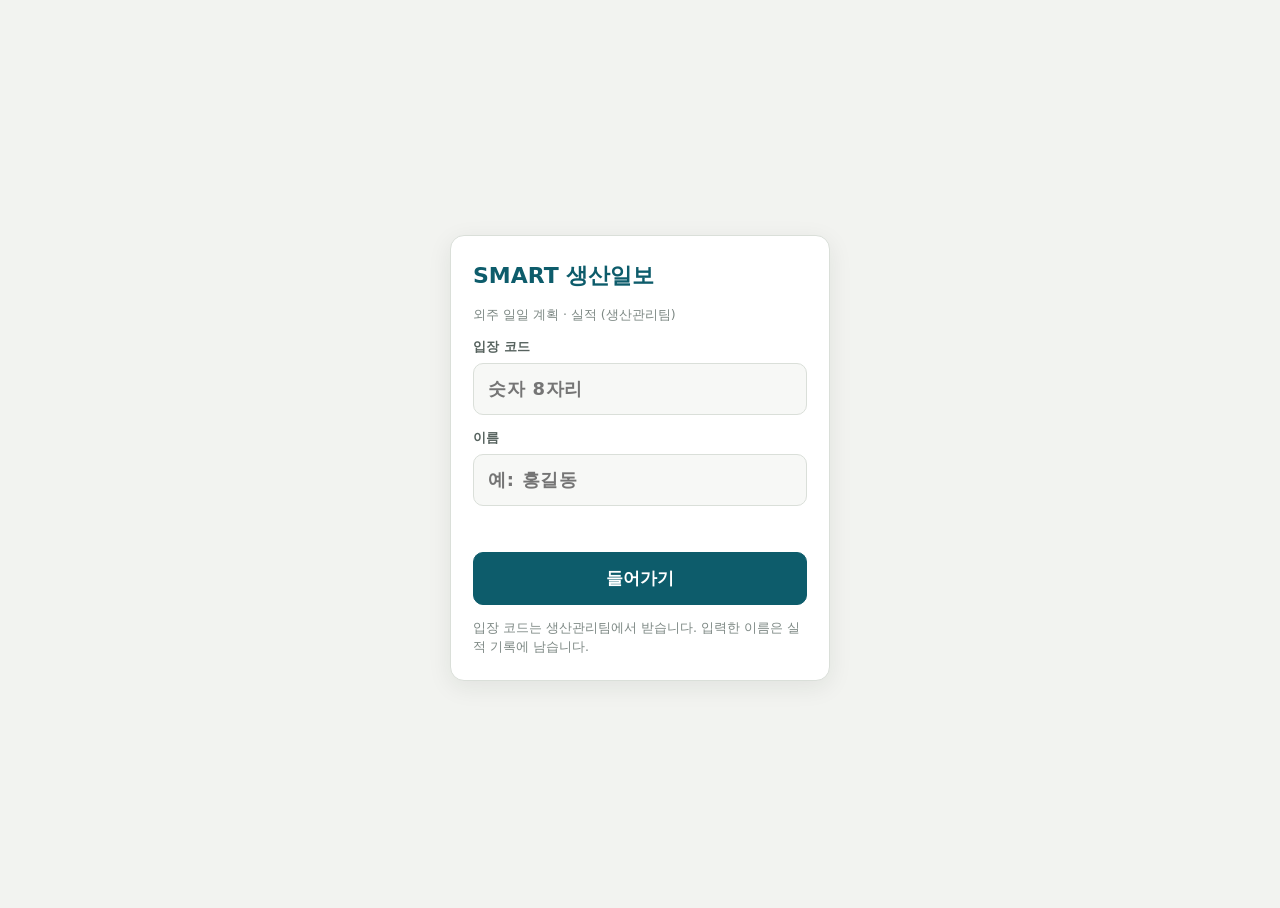
==== commit 3c5109b4: "Update index.html" ====
--- a/index.html
+++ b/index.html
@@ -782,6 +782,7 @@
   if(/^\d{6}$/.test(v)) return fmtD(2000+ +v.slice(0,2),+v.slice(2,4),+v.slice(4));
   if(/^\d{3,4}$/.test(v)){ const mo=+v.slice(0,v.length-2), d=+v.slice(-2); return fmtD(guessY(mo),mo,d); }
   if((m=v.match(/^(\d{4})년\s*(\d{1,2})월\s*(\d{1,2})일?$/))) return fmtD(+m[1],+m[2],+m[3]);
+  if((m=v.match(/^(\d{1,2})월\s*(\d{1,2})일?$/))) return fmtD(guessY(+m[1]),+m[1],+m[2]);
   return null; }
 const guessY=mo=>{ const y=+TODAY.slice(0,4), cm=+TODAY.slice(5,7); return mo<cm-6?y+1:(mo>cm+6?y-1:y); };
 function fmtD(y,m,d){ if(m<1||m>12||d<1||d>31) return null; const t=new Date(y,m-1,d); if(t.getMonth()!==m-1) return null; return `${y}-${String(m).padStart(2,'0')}-${String(d).padStart(2,'0')}`; }
--- a/login.css
+++ b/login.css
@@ -1,3 +1,5 @@
+/* hidden 속성이 항상 이기도록 (로그인 화면이 아래로 밀리던 문제) */
+[hidden]{display:none!important}
 /* 로그인 화면 (PC · 모바일 공통) */
 .login{min-height:100vh;min-height:100dvh;display:flex;align-items:center;justify-content:center;padding:24px 16px;background:var(--bg)}
 .lcard{width:100%;max-width:380px;background:var(--panel);border:1px solid var(--line);border-radius:14px;padding:24px 22px;display:flex;flex-direction:column;gap:14px;box-shadow:0 6px 24px rgba(20,34,30,.08)}
